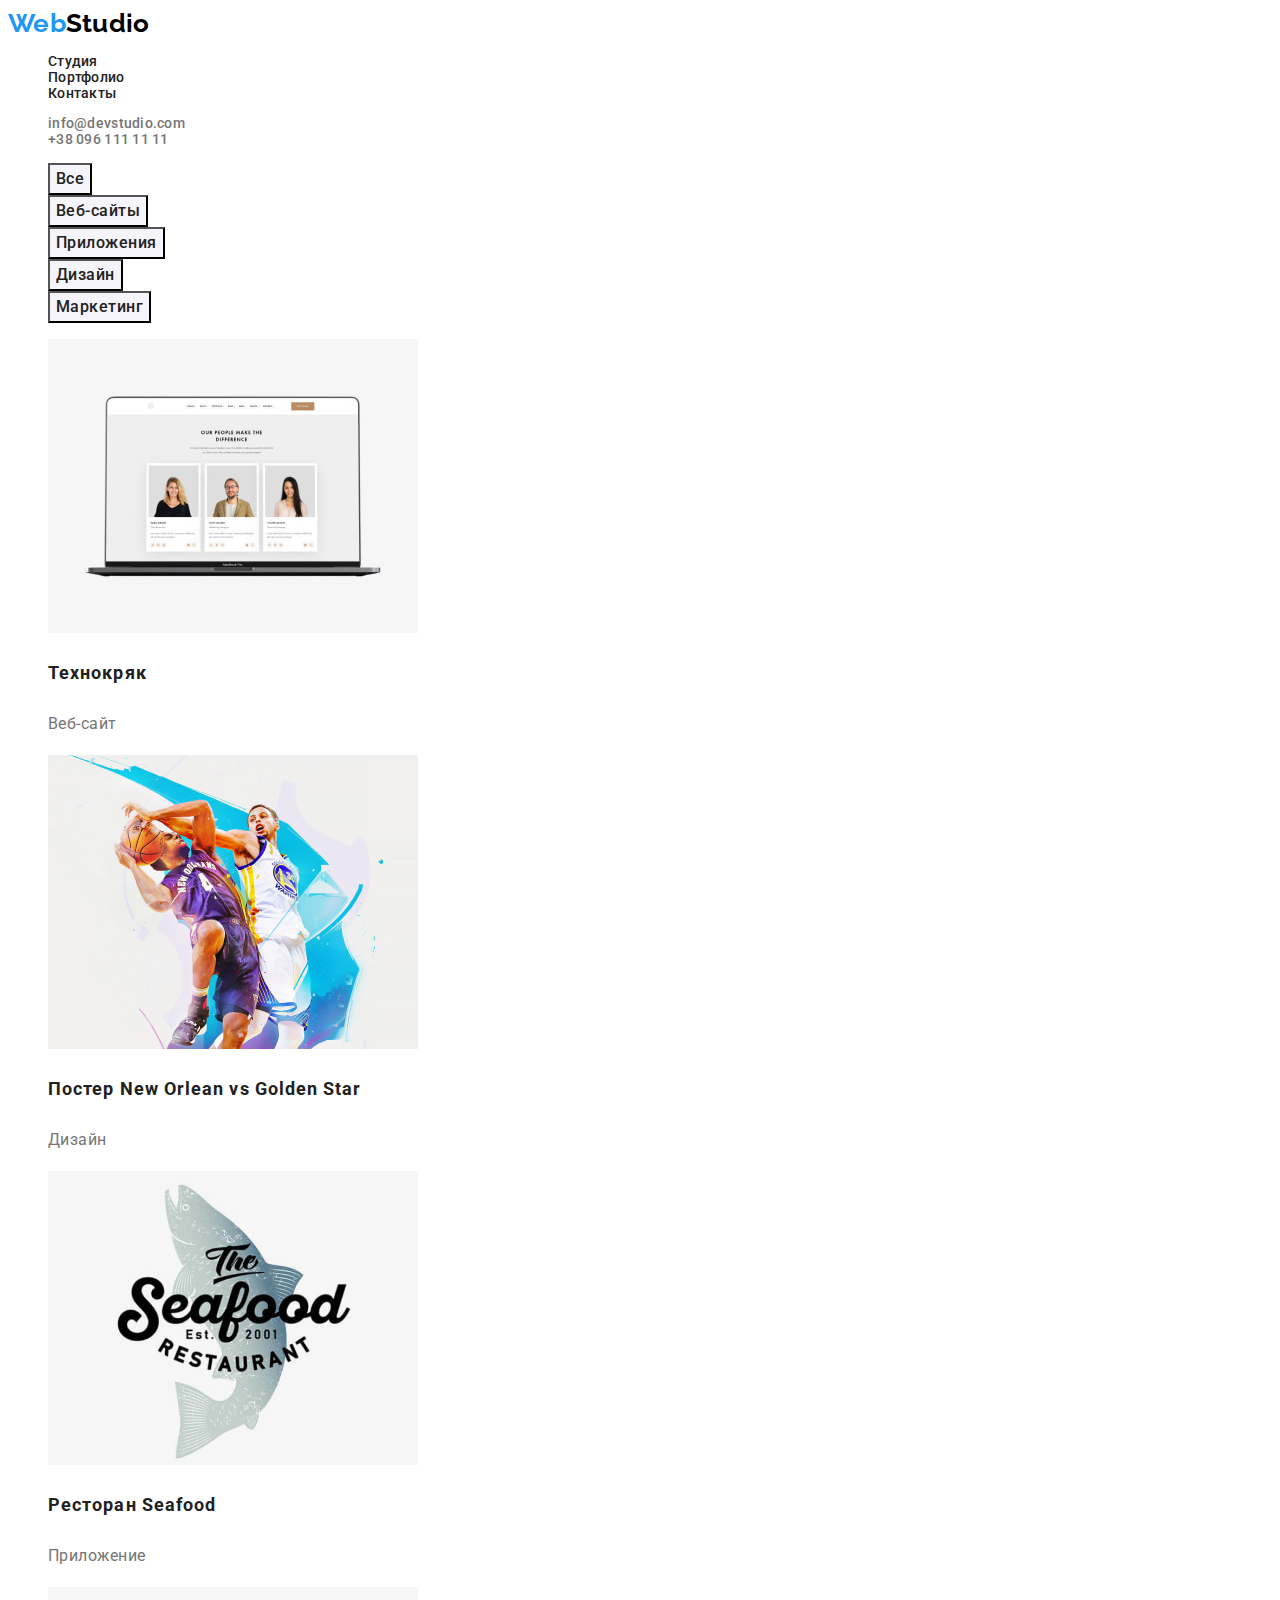
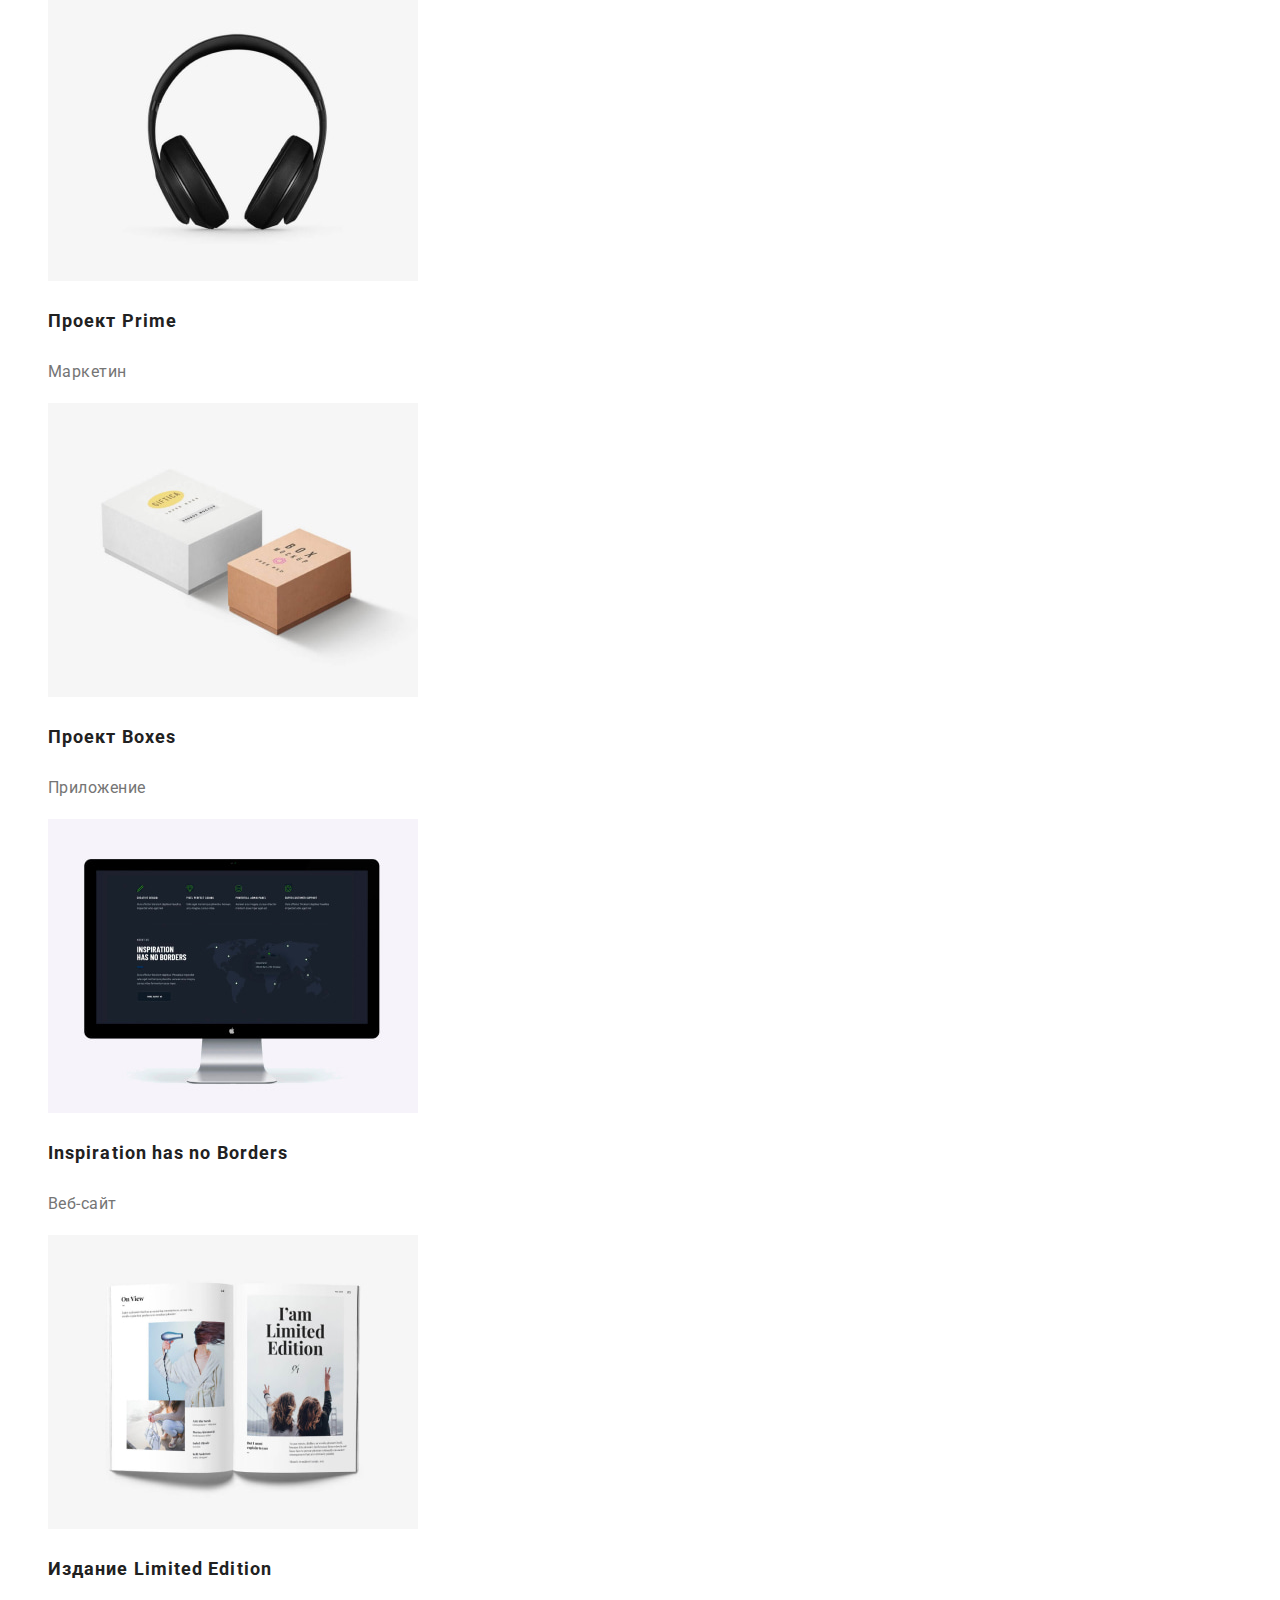
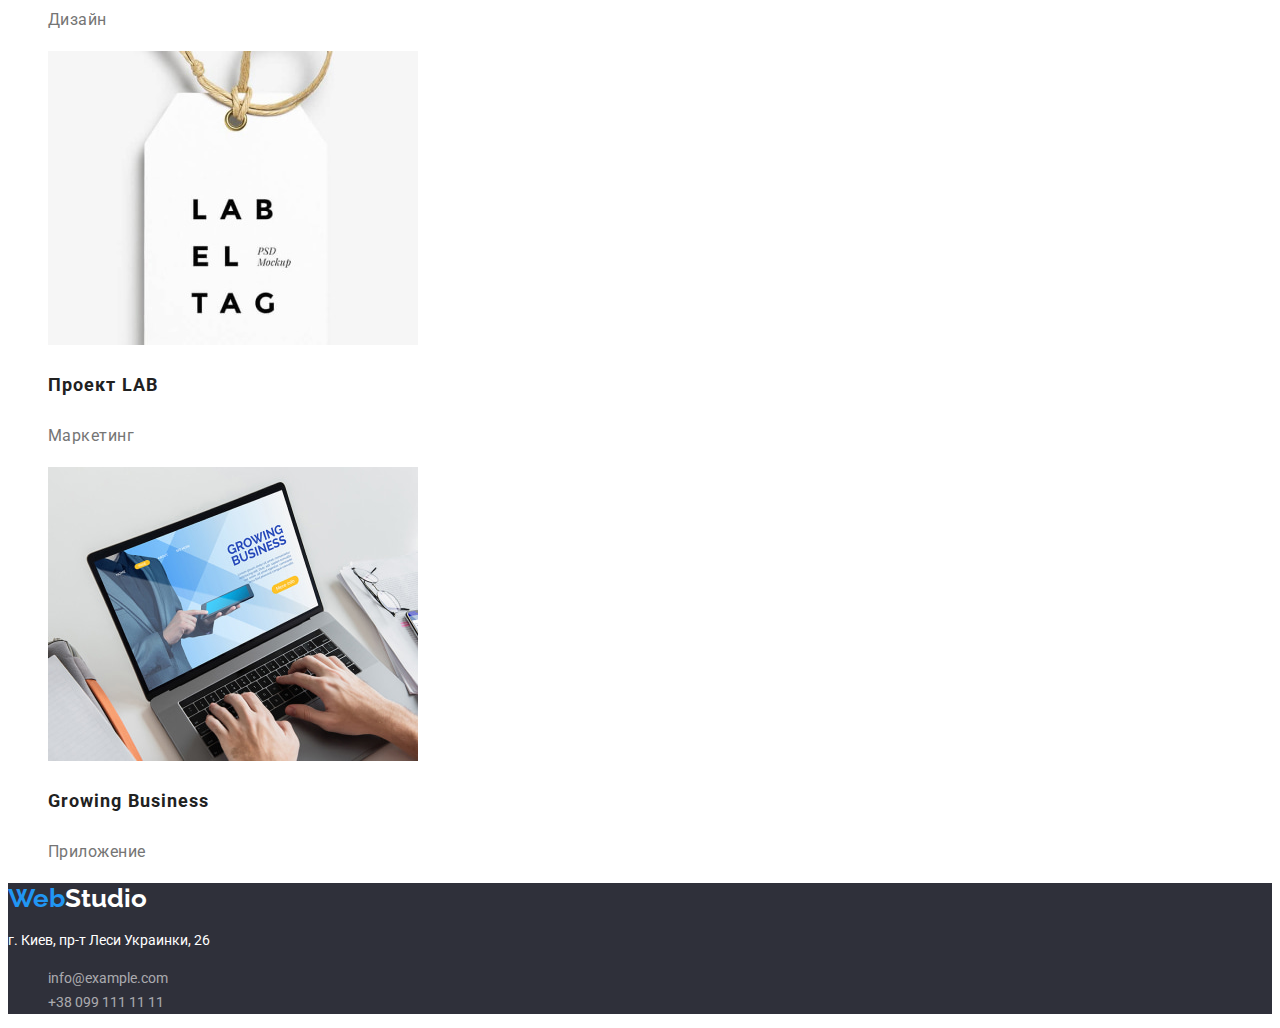
==== portfolio.html @ 79520b45 "Added failes from homework 02" ====
<!DOCTYPE html>
<html lang="ru">
  <head>
    <meta charset="UTF-8" />
    <meta http-equiv="X-UA-Compatible" content="IE=edge" />
    <meta name="viewport" content="width=device-width, initial-scale=1.0" />
    <link rel="preconnect" href="https://fonts.googleapis.com" />
    <link rel="preconnect" href="https://fonts.gstatic.com" crossorigin />
    <link
      href="https://fonts.googleapis.com/css2?family=Raleway:wght@700&family=Roboto:wght@400;500;700;900&display=swap"
      rel="stylesheet"
    />
    <link rel="stylesheet" href="./css/styles.css" />
    <title>Портфолио</title>
  </head>
  <body>
    <!--Шапка сайта-->
    <header class="head-site">
      <!--Блок навигации по страницам-->
      <nav>
        <!-- Логотип -->
        <a href="./index.html" lang="en" class="logo">
          <span class="logo-web">Web</span><span class="logo-studio">Studio</span>
        </a>
        <!-- Навигация по сайту -->
        <ul class="nav-list">
          <li>
            <a href="./studio.html" class="nav-link">Студия</a>
          </li>
          <li>
            <a href="./portfolio.html" class="nav-link active-link">Портфолио</a>
          </li>
          <li>
            <a href="" class="nav-link">Контакты</a>
          </li>
        </ul>
      </nav>
      <!-- Каналы связи со студией -->
      <ul>
        <li>
          <a href="mailto:info@devstudio.com" class="comm-link">info@devstudio.com</a>
        </li>
        <li>
          <a href="tel:+380961111111" class="comm-link">+38 096 111 11 11</a>
        </li>
      </ul>
    </header>

    <!-- Основной контент страницы -->
    <main>
      <h1 class="visually-hidden">Портфолио Веб-Студии</h1>
      <!-- Наши услуги -->
      <section class="service">
        <h2 class="visually-hidden">Список наших услуг</h2>
        <ul>
          <li>
            <button type="button" class="service-button button">Все</button>
          </li>
          <li>
            <button type="button" class="service-button button">Веб-сайты</button>
          </li>
          <li>
            <button type="button" class="service-button button">Приложения</button>
          </li>
          <li>
            <button type="button" class="service-button button">Дизайн</button>
          </li>
          <li>
            <button type="button" class="service-button button">Маркетинг</button>
          </li>
        </ul>
      </section>

      <!-- Наши проекты -->
      <section class="ourprj">
        <h2 class="visually-hidden">Наши проекты</h2>
        <ul>
          <li class="ourpjc-list">
            <img
              src="./images/portfolio/portfolio-1.jpg"
              alt="Ноутбук с отображённым сайтом"
              width="370"
              heigth="294"
            />
            <h3 class="ourprj-title">Технокряк</h3>
            <p class="ourprj-text">Веб-сайт</p>
          </li>
          <li class="ourpjc-list">
            <img
              src="./images/portfolio/portfolio-2.jpg"
              alt="Постер с игроками в баскетбол"
              width="370"
              heigth="294"
            />
            <h3 class="ourprj-title">Постер New Orlean vs Golden Star</h3>
            <p class="ourprj-text">Дизайн</p>
          </li>
          <li class="ourpjc-list">
            <img
              src="./images/portfolio/portfolio-3.jpg"
              alt="Логотип ресторана морской еды"
              width="370"
              heigth="294"
            />
            <h3 class="ourprj-title">Ресторан Seafood</h3>
            <p class="ourprj-text">Приложение</p>
          </li>
          <li class="ourpjc-list">
            <img src="./images/portfolio/portfolio-4.jpg" alt="Наушники" width="370" heigth="294" />
            <h3 class="ourprj-title">Проект Prime</h3>
            <p class="ourprj-text">Маркетин</p>
          </li>
          <li class="ourpjc-list">
            <img
              src="./images/portfolio/portfolio-5.jpg"
              alt="Коробки разных видов"
              width="370"
              heigth="294"
            />
            <h3 class="ourprj-title">Проект Boxes</h3>
            <p class="ourprj-text">Приложение</p>
          </li>
          <li class="ourpjc-list">
            <img
              src="./images/portfolio/portfolio-6.jpg"
              alt="Сайт проекта Вдохновение не имеет границ"
              width="370"
              heigth="294"
            />
            <h3 class="ourprj-title">Inspiration has no Borders</h3>
            <p class="ourprj-text">Веб-сайт</p>
          </li>
          <li class="ourpjc-list">
            <img
              src="./images/portfolio/portfolio-7.jpg"
              alt="Книга с названием Ограниченое издание"
              width="370"
              heigth="294"
            />
            <h3 class="ourprj-title">Издание Limited Edition</h3>
            <p class="ourprj-text">Дизайн</p>
          </li>
          <li class="ourpjc-list">
            <img src="./images/portfolio/portfolio-8.jpg" alt="Бирка с названием проекта ЛАБ" />
            <h3 class="ourprj-title" width="370" heigth="294">Проект LAB</h3>
            <p class="ourprj-text">Маркетинг</p>
          </li>
          <li class="ourpjc-list">
            <img
              src="./images/portfolio/portfolio-9.jpg"
              alt="Человек работает за ноутбуком в приложении"
              width="370"
              heigth="294"
            />
            <h3 class="ourprj-title">Growing Business</h3>
            <p class="ourprj-text">Приложение</p>
          </li>
        </ul>
      </section>
    </main>

    <!--Footer-->
    <footer class="footer">
      <a href="./index.html" lang="en" class="logo">
        <span class="logo-web">Web</span><span class="footer-logo-studio">Studio</span>
      </a>

      <address class="address">
        <p>г. Киев, пр-т Леси Украинки, 26</p>
        <ul>
          <li>
            <a href="mailto:info@example.com" class="footer-comm"> info@example.com </a>
          </li>
          <li>
            <a href="tel:+380991111111" class="footer-comm"> +38 099 111 11 11 </a>
          </li>
        </ul>
      </address>
    </footer>
  </body>
</html>
---- css/styles.css ----
/* font-family: 'Raleway', sans-serif;
     */

:root {
  --logo-text-font: 'Raleway';
  --nohover-navlink-color: #212121;
  --hover-cont-link: #2196f3;
  --primary-text-color: #757575;
  --communication-color: rgba(255, 255, 255, 0.6);
  --button-text-color: #ffffff;
  --title-text-color: #212121;
  --primary-font: 'Roboto', sans-serif;
  --accent-color: ;
}

body {
  background-color: #ffffff;
  font-family: var(--primary-font);
  color: var(--primary-text-color);
}
a {
  text-decoration: none;
}
li {
  list-style: none;
}

/* Общие стили */
.title-seclion {
  font-weight: bold;
  font-size: 36px;
  line-height: 42px;
  text-align: center;
  letter-spacing: 0.03em;
}
.button {
  font-family: inherit;
  cursor: pointer;
}
/* Cкрытый заголовко h2 */
.visually-hidden {
  position: absolute;
  width: 1px;
  height: 1px;
  margin: -1px;
  border: 0;
  padding: 0;

  white-space: nowrap;
  clip-path: inset(100%);
  clip: rect(0 0 0 0);
  overflow: hidden;
}
/* Подсвечивание текущей страницы */
.active-link:visited {
  color: var(--hover-cont-link);
}

/* Стили шапки */
.head-site {
  font-weight: 500;
  font-size: 14px;
  line-height: 16px;
  letter-spacing: 0.02em;
}
/* Логотип */
.logo {
  font-family: var(--logo-text-font);
  font-weight: bold;
  font-size: 26px;
  line-height: 31px;
}
.logo-web {
  color: #2196f3;
}
.logo-studio {
  color: #000000;
}
.footer-logo-studio {
  color: #ffffff;
}
/* Навигация */
.nav-list {
}
.nav-link {
  font-weight: 500;
  font-size: 14px;
  line-height: 16px;
  letter-spacing: 0.02em;
  color: var(--nohover-navlink-color);
}
.nav-link:hover,
.nav-link:focus {
  color: #2196f3;
}
/* Каналы связи со студией */
.comm-link {
  color: var(--primary-text-color);
}
.comm-link:hover,
.comm-link:focus {
  color: var(--hover-cont-link);
}

/* Основной контент страницы */
/* Секция hero с заказом услуг */
.hero {
  background-color: #2f303a;
}
.hero-title {
  text-transform: uppercase;
  font-weight: 900;
  font-size: 44px;
  line-height: 60px;
  color: #ffffff;
}
.primary-button {
  background-color: #2196f3;
  font-weight: bold;
  font-size: 16px;
  line-height: 30px;
  color: var(--button-text-color);
}
/* Секция Наши преимущества */
/* Основная часть секции Наши преимущества*/
.about-title {
  font-weight: bold;
  font-size: 14px;
  line-height: 16px;
  letter-spacing: 0.03em;
  text-transform: uppercase;
  color: var(--title-text-color);
}
.about-text {
  font-size: 14px;
  line-height: 24px;
}
/* Секция Чем Мы занимаемся */
.whatwedo-titel {
  color: var(--title-text-color);
}
/* Секция Наша команда */
.ourteam-titel {
  color: var(--title-text-color);
}
.ourteam-name {
  font-weight: 500;
  font-size: 16px;
  line-height: 19px;
  text-align: center;
  letter-spacing: 0.03em;
  color: var(--title-text-color);
}
.outrteam-prof {
  font-size: 16px;
  line-height: 19px;
  text-align: center;
  letter-spacing: 0.03em;
}

/* Footer */
.footer {
  background-color: #2f303a;
}
.address {
  font-style: normal;
  font-size: 14px;
  line-height: 24px;
  color: #ffffff;
}
.footer-comm {
  color: var(--communication-color);
}
.footer-comm:hover,
.footer-comm:focus {
  color: var(--hover-cont-link);
}

/* ПОРТФОЛИО */
/* Основной контент страници */
/* Навигация по проектам */
.service-button {
  font-weight: 500;
  font-size: 16px;
  line-height: 26px;
  text-align: center;
  letter-spacing: 0.03em;
  color: var(--title-text-color);
  background-color: #f5f4fa;
}
.service-button:hover,
.service-button:focus {
  color: var(--button-text-color);
  background-color: #2196f3;
}
/* Секция Наши проекты */
.ourprj-title {
  font-weight: bold;
  font-size: 18px;
  line-height: 36px;
  letter-spacing: 0.06em;
  color: var(--title-text-color);
}
.ourprj-text {
  font-size: 16px;
  line-height: 30px;
  letter-spacing: 0.03em;
}
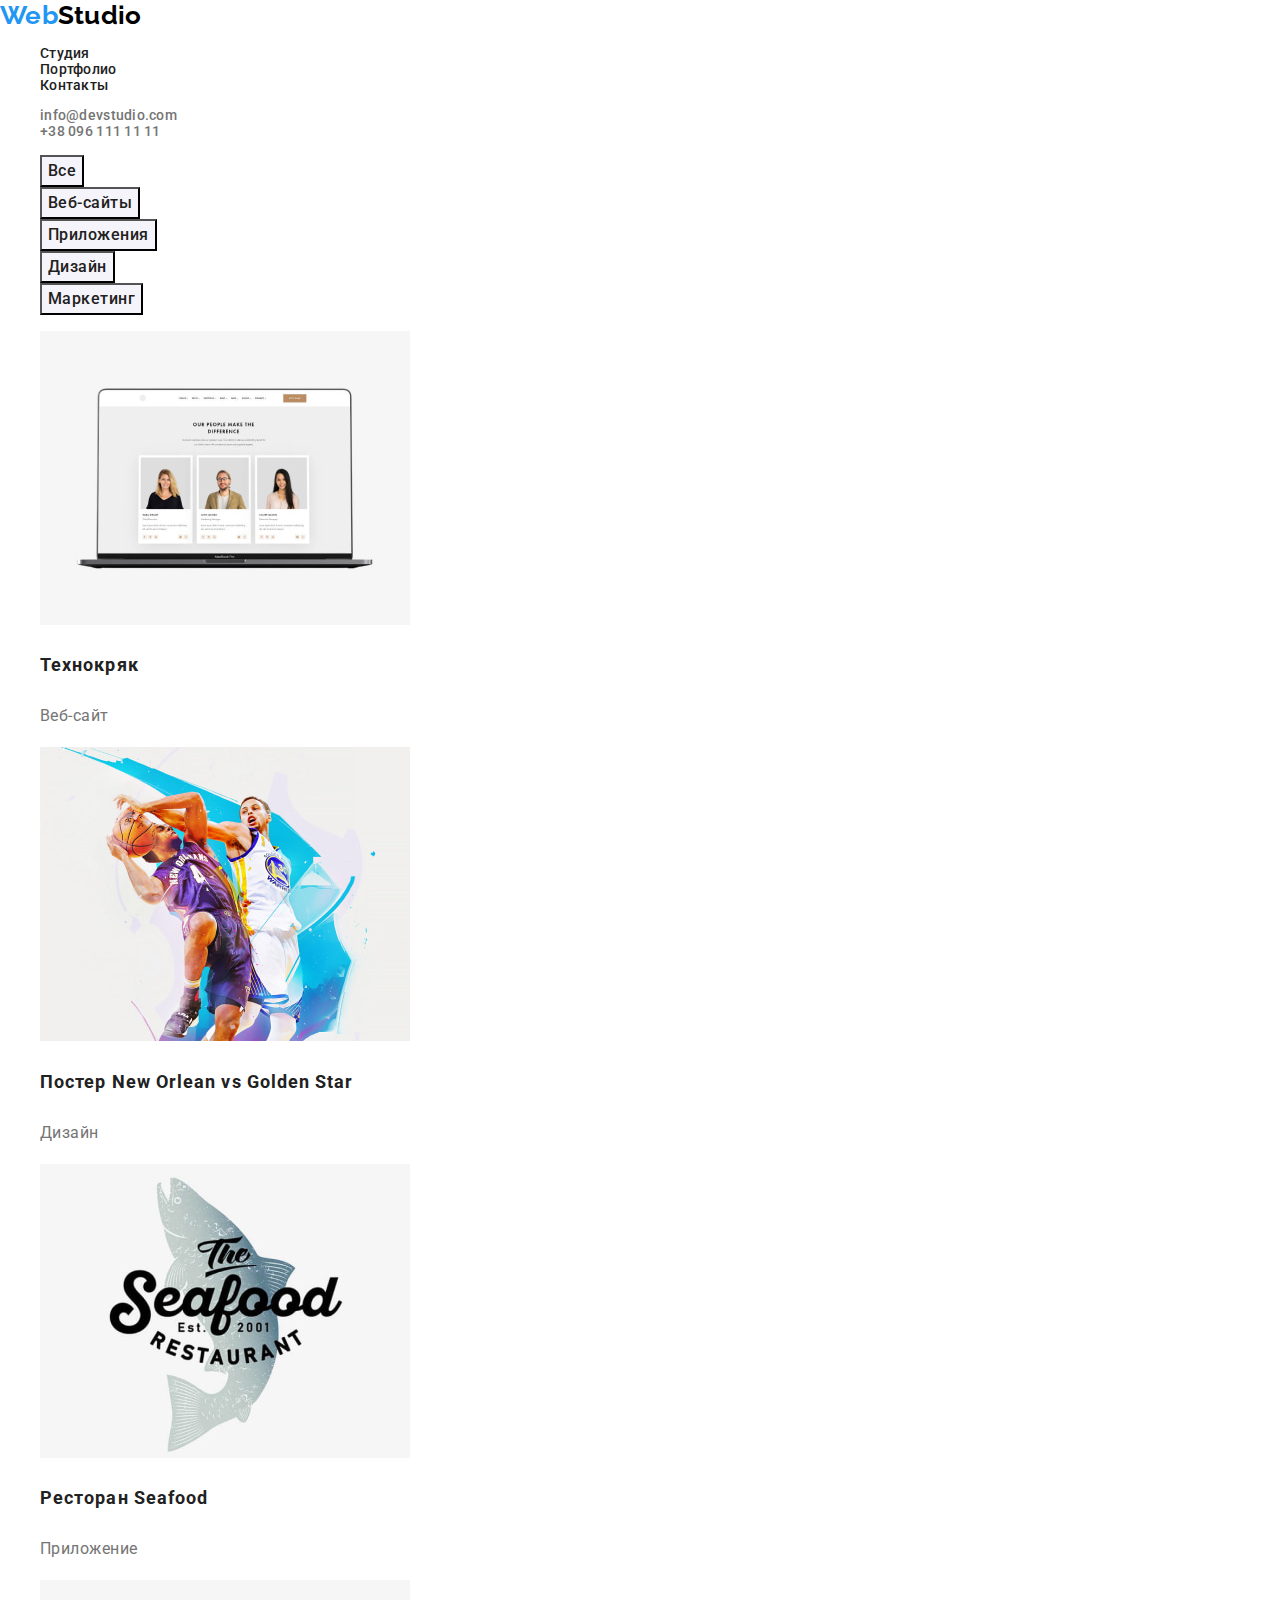
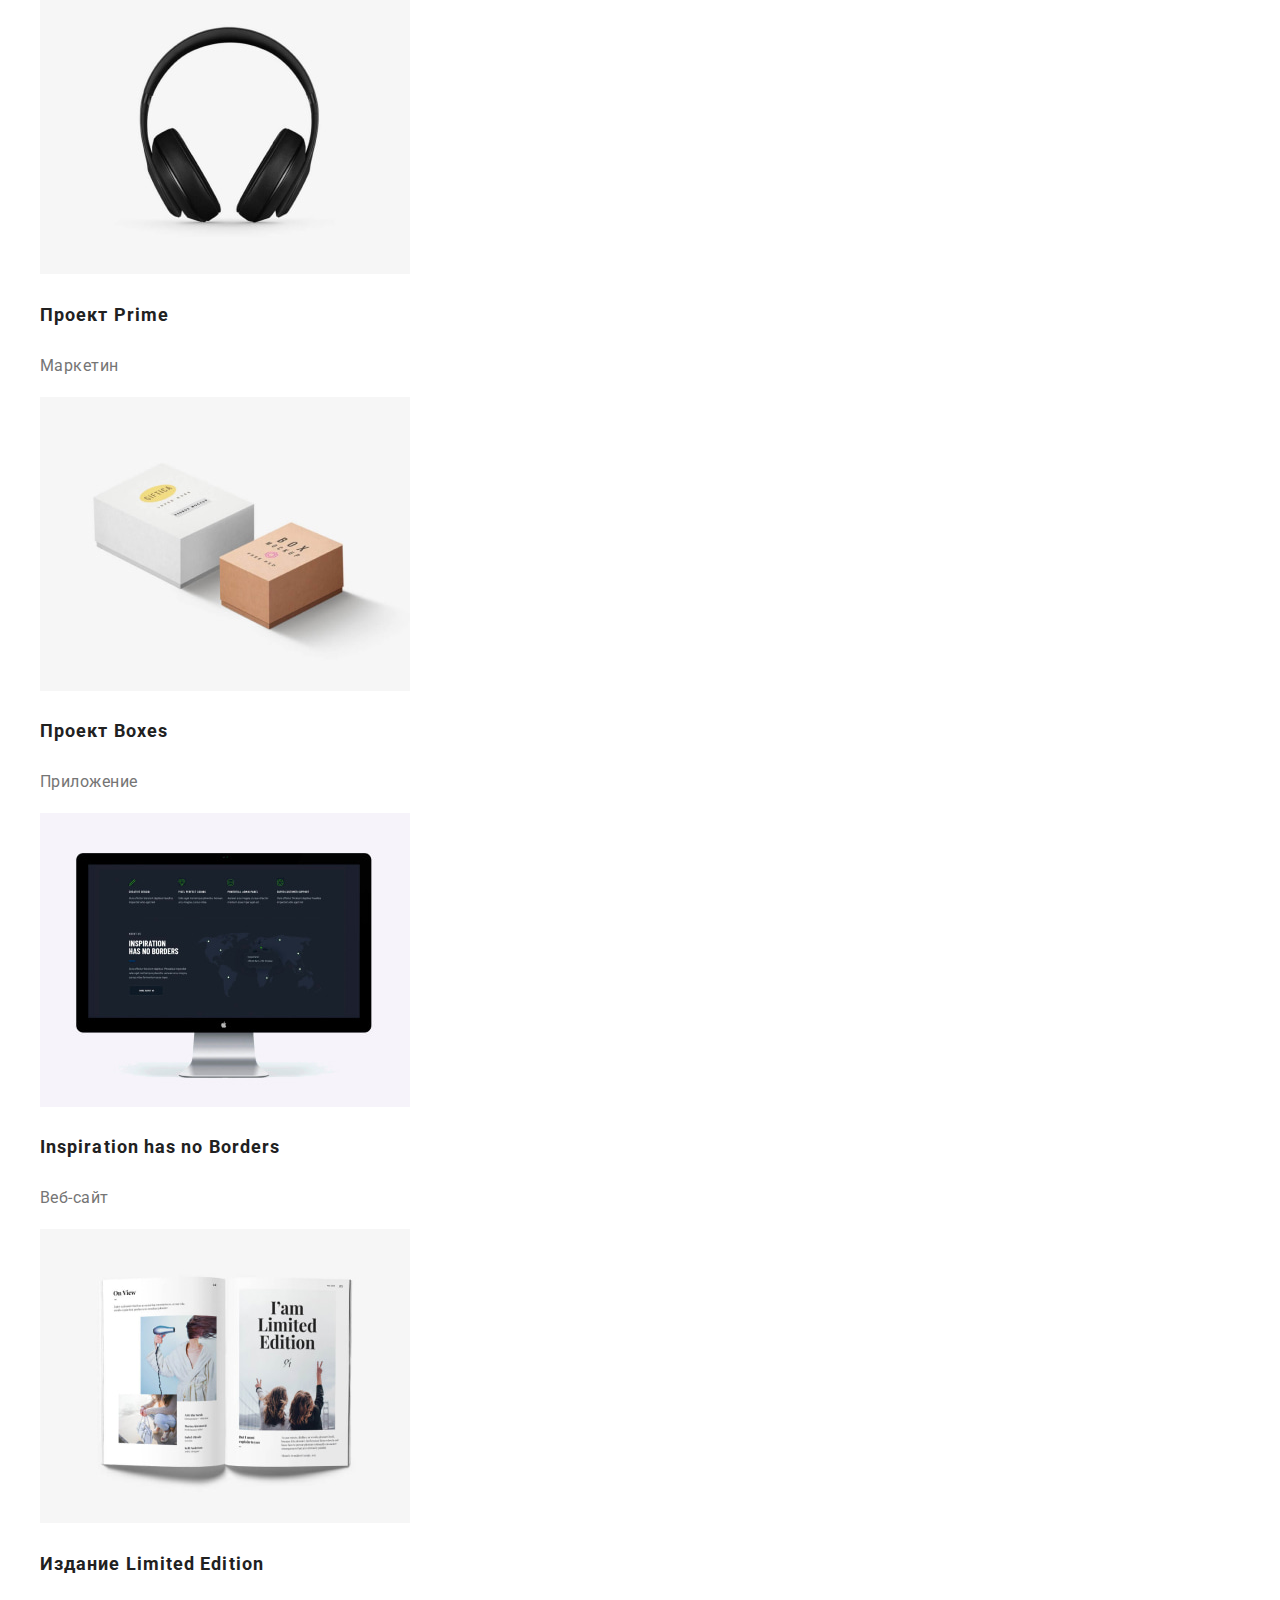
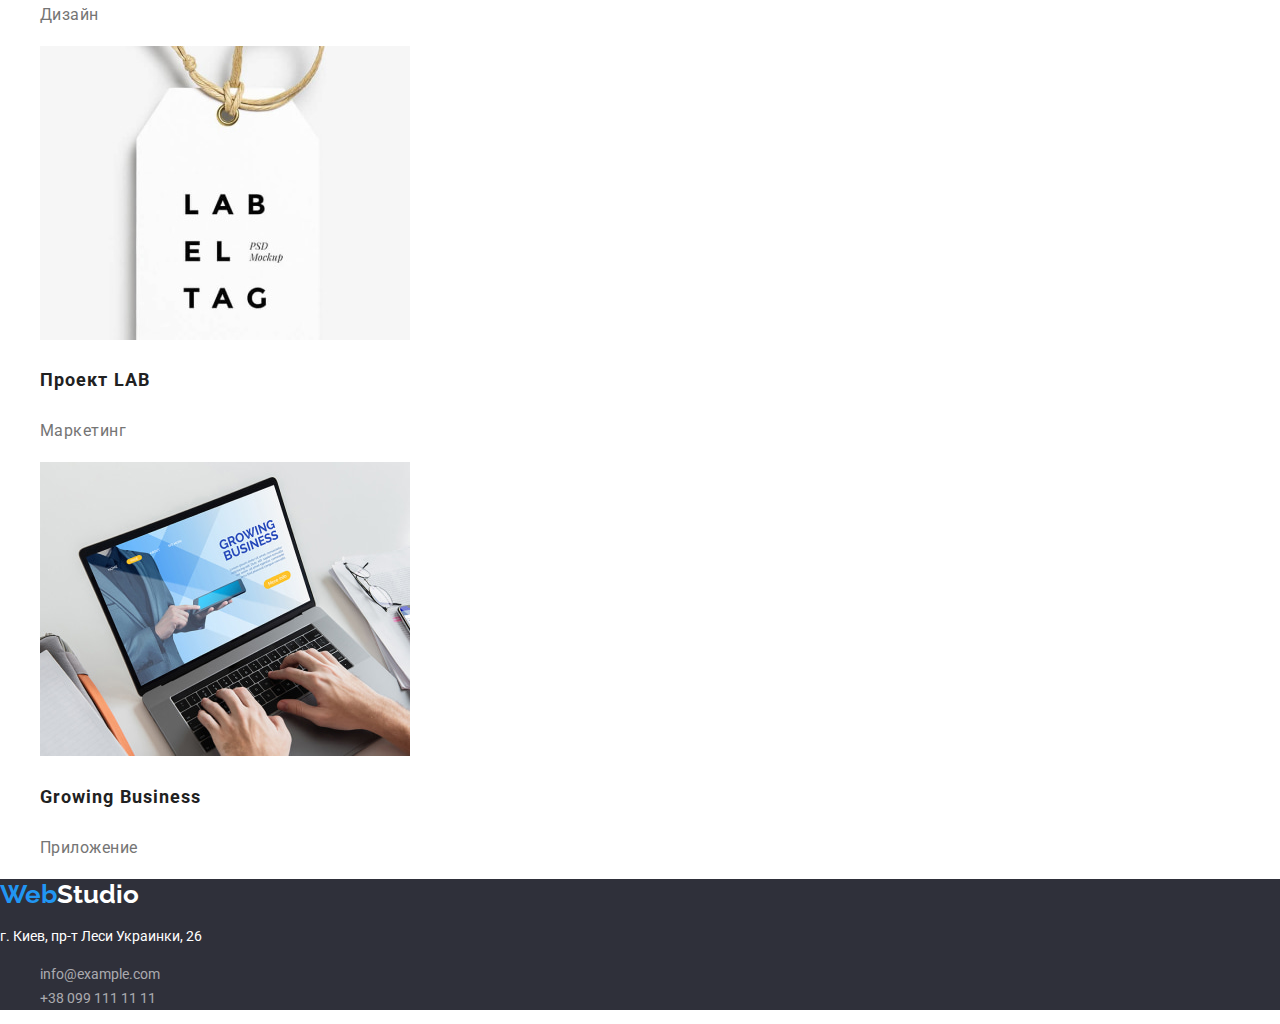
==== commit 0a3270fc: "Added modern-normalize" ====
--- a/portfolio.html
+++ b/portfolio.html
@@ -9,6 +9,10 @@
     <link
       href="https://fonts.googleapis.com/css2?family=Raleway:wght@700&family=Roboto:wght@400;500;700;900&display=swap"
       rel="stylesheet"
+    />
+    <link
+      rel="stylesheet"
+      href="https://cdn.jsdelivr.net/npm/modern-normalize@1/modern-normalize.min.css"
     />
     <link rel="stylesheet" href="./css/styles.css" />
     <title>Портфолио</title>
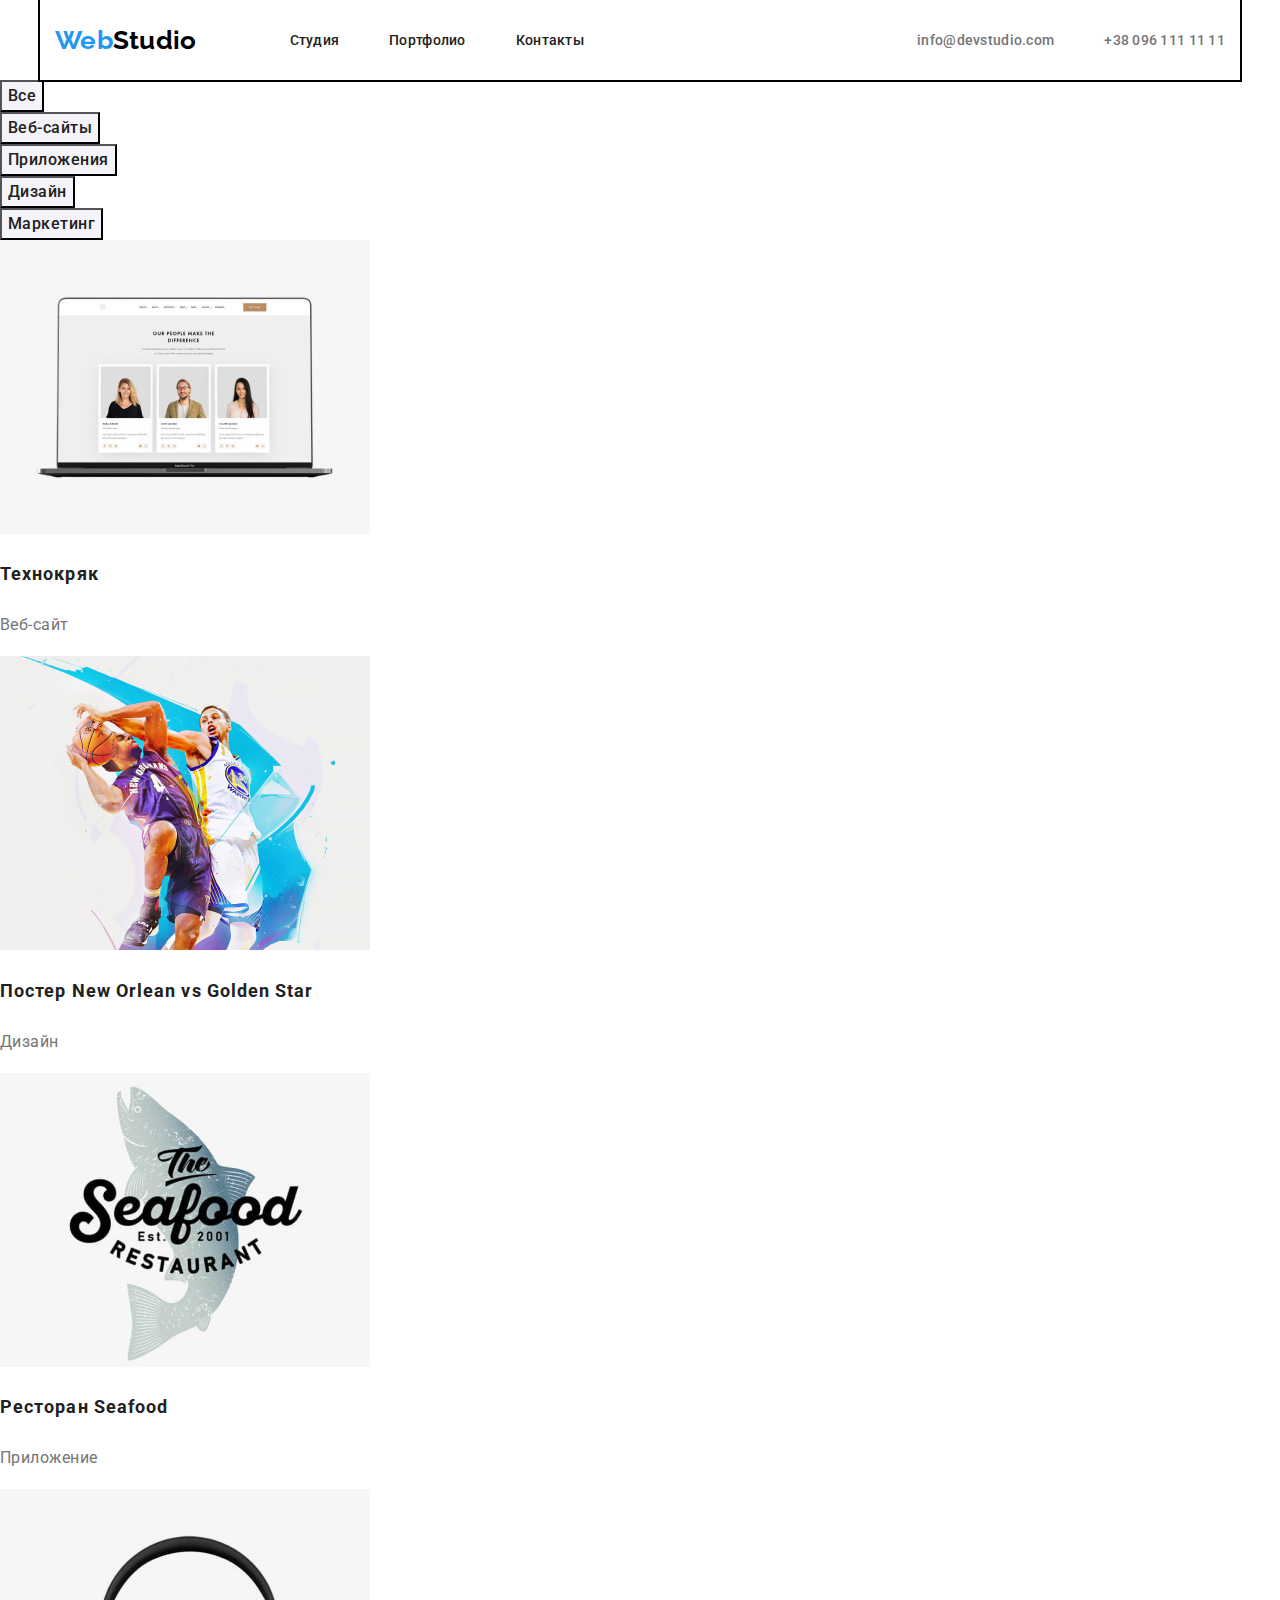
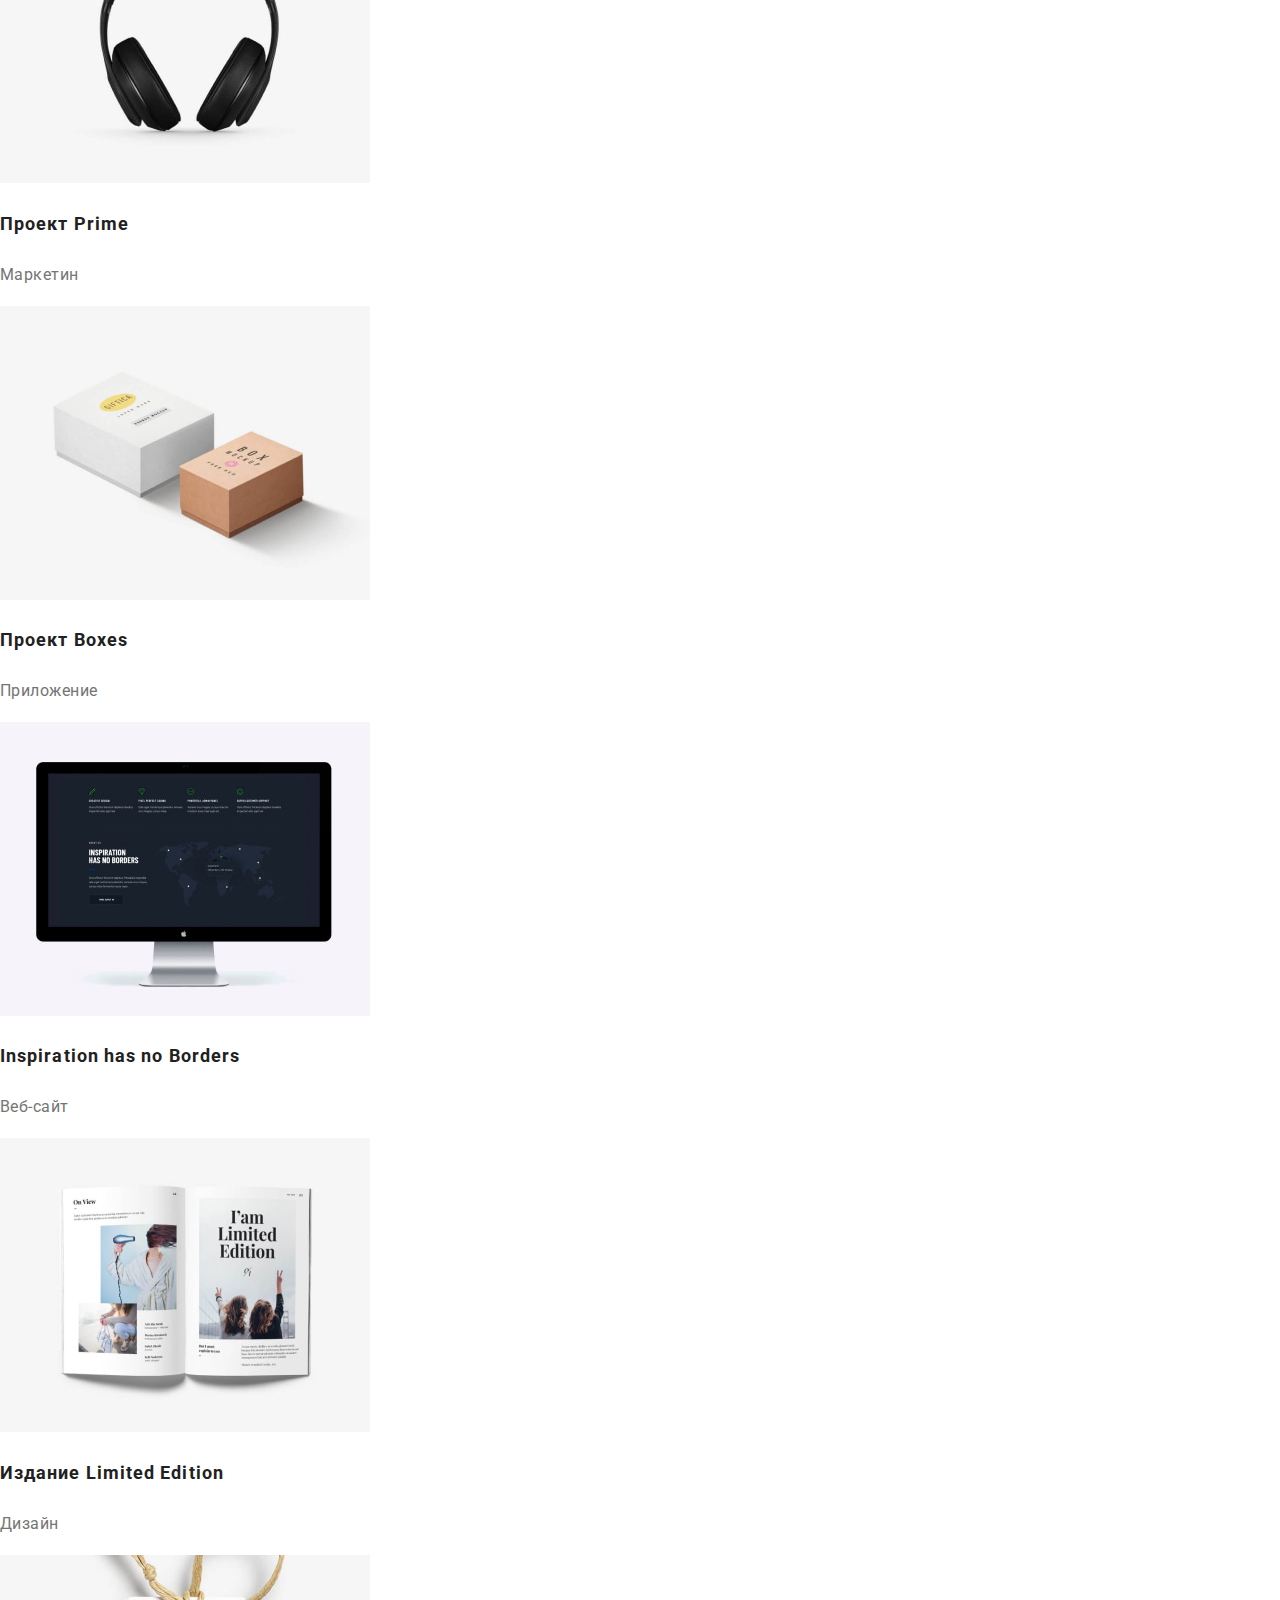
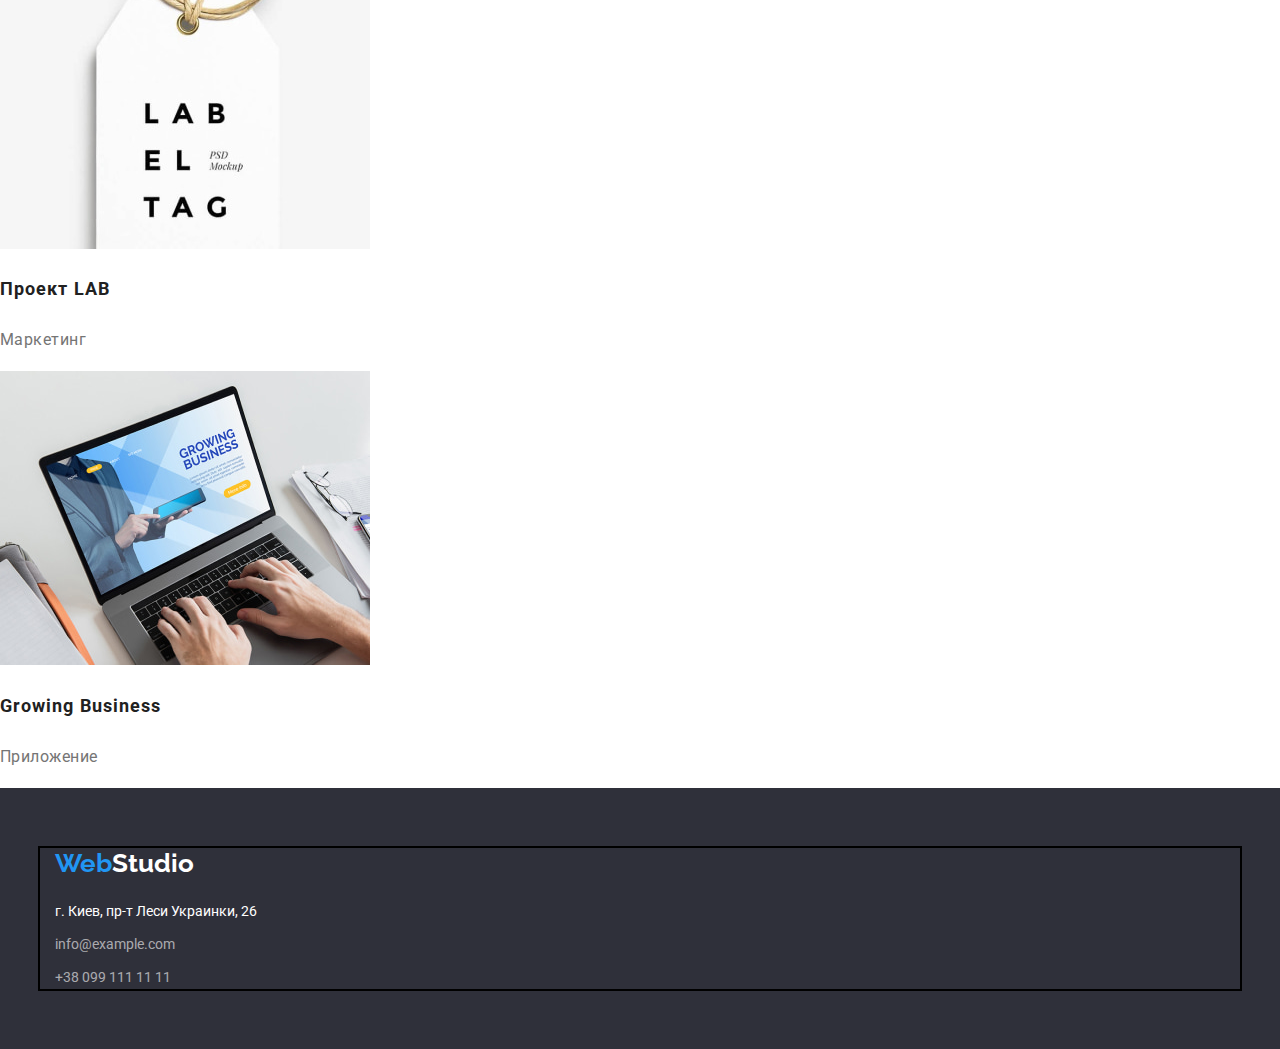
==== commit f5aeb462: "Positioning contaners and stylization header and footer" ====
--- a/portfolio.html
+++ b/portfolio.html
@@ -17,37 +17,40 @@
     <link rel="stylesheet" href="./css/styles.css" />
     <title>Портфолио</title>
   </head>
+
   <body>
     <!--Шапка сайта-->
     <header class="head-site">
-      <!--Блок навигации по страницам-->
-      <nav>
-        <!-- Логотип -->
-        <a href="./index.html" lang="en" class="logo">
-          <span class="logo-web">Web</span><span class="logo-studio">Studio</span>
-        </a>
-        <!-- Навигация по сайту -->
-        <ul class="nav-list">
-          <li>
-            <a href="./studio.html" class="nav-link">Студия</a>
+      <div class="head-container container">
+        <!--Блок навигации по страницам-->
+        <nav class="nav">
+          <!-- Логотип -->
+          <a href="./index.html" lang="en" class="logo">
+            <span class="logo-web">Web</span><span class="logo-studio">Studio</span>
+          </a>
+          <!-- Навигация по сайту -->
+          <ul class="nav-list">
+            <li class="nav-item">
+              <a href="./studio.html" class="nav-link">Студия</a>
+            </li>
+            <li class="nav-item">
+              <a href="./portfolio.html" class="nav-link active-link">Портфолио</a>
+            </li>
+            <li class="nav-item">
+              <a href="" class="nav-link">Контакты</a>
+            </li>
+          </ul>
+        </nav>
+        <!-- Каналы связи со студией -->
+        <ul class="comm-list">
+          <li class="comm-item">
+            <a href="mailto:info@devstudio.com" class="comm-link">info@devstudio.com</a>
           </li>
-          <li>
-            <a href="./portfolio.html" class="nav-link active-link">Портфолио</a>
-          </li>
-          <li>
-            <a href="" class="nav-link">Контакты</a>
+          <li class="comm-item">
+            <a href="tel:+380961111111" class="comm-link">+38 096 111 11 11</a>
           </li>
         </ul>
-      </nav>
-      <!-- Каналы связи со студией -->
-      <ul>
-        <li>
-          <a href="mailto:info@devstudio.com" class="comm-link">info@devstudio.com</a>
-        </li>
-        <li>
-          <a href="tel:+380961111111" class="comm-link">+38 096 111 11 11</a>
-        </li>
-      </ul>
+      </div>
     </header>
 
     <!-- Основной контент страницы -->
@@ -165,21 +168,23 @@
 
     <!--Footer-->
     <footer class="footer">
-      <a href="./index.html" lang="en" class="logo">
-        <span class="logo-web">Web</span><span class="footer-logo-studio">Studio</span>
-      </a>
+      <div class="container">
+        <a href="./index.html" lang="en" class="logo footer-logo">
+          <span class="logo-web">Web</span><span class="footer-logo-studio">Studio</span>
+        </a>
 
-      <address class="address">
-        <p>г. Киев, пр-т Леси Украинки, 26</p>
-        <ul>
-          <li>
-            <a href="mailto:info@example.com" class="footer-comm"> info@example.com </a>
-          </li>
-          <li>
-            <a href="tel:+380991111111" class="footer-comm"> +38 099 111 11 11 </a>
-          </li>
-        </ul>
-      </address>
+        <address class="address">
+          <p class="address-text">г. Киев, пр-т Леси Украинки, 26</p>
+          <ul>
+            <li class="address-item">
+              <a href="mailto:info@example.com" class="footer-comm"> info@example.com </a>
+            </li>
+            <li class="address-item">
+              <a href="tel:+380991111111" class="footer-comm"> +38 099 111 11 11 </a>
+            </li>
+          </ul>
+        </address>
+      </div>
     </footer>
   </body>
 </html>
--- a/css/styles.css
+++ b/css/styles.css
@@ -1,8 +1,5 @@
-/* font-family: 'Raleway', sans-serif;
-     */
-
 :root {
-  --logo-text-font: 'Raleway';
+  --logo-text-font: 'Raleway', sans-serif;
   --nohover-navlink-color: #212121;
   --hover-cont-link: #2196f3;
   --primary-text-color: #757575;
@@ -24,6 +21,10 @@
 li {
   list-style: none;
 }
+ul {
+  margin: 0;
+  padding: 0;
+}
 
 /* Общие стили */
 .title-seclion {
@@ -36,6 +37,15 @@
 .button {
   font-family: inherit;
   cursor: pointer;
+}
+.container {
+  margin-left: auto;
+  margin-right: auto;
+  width: 1200px;
+  padding-left: 15px;
+  padding-right: 15px;
+
+  outline: 2px solid #000000;
 }
 /* Cкрытый заголовко h2 */
 .visually-hidden {
@@ -63,8 +73,18 @@
   line-height: 16px;
   letter-spacing: 0.02em;
 }
+
+/* Контейнер для стилизации */
+.head-container {
+  display: flex;
+  align-items: center;
+  justify-content: space-between;
+}
+
 /* Логотип */
 .logo {
+  margin-right: 93px;
+
   font-family: var(--logo-text-font);
   font-weight: bold;
   font-size: 26px;
@@ -79,10 +99,20 @@
 .footer-logo-studio {
   color: #ffffff;
 }
+
 /* Навигация */
+.nav {
+  display: flex;
+  align-items: center;
+}
 .nav-list {
+  display: flex;
 }
 .nav-link {
+  display: block;
+  padding-top: 32px;
+  padding-bottom: 32px;
+
   font-weight: 500;
   font-size: 14px;
   line-height: 16px;
@@ -93,13 +123,24 @@
 .nav-link:focus {
   color: #2196f3;
 }
+.nav-item + .nav-item {
+  margin-left: 50px;
+}
+
 /* Каналы связи со студией */
+.comm-list {
+  display: flex;
+}
+
 .comm-link {
   color: var(--primary-text-color);
 }
 .comm-link:hover,
 .comm-link:focus {
   color: var(--hover-cont-link);
+}
+.comm-item + .comm-item {
+  margin-left: 50px;
 }
 
 /* Основной контент страницы */
@@ -160,13 +201,26 @@
 
 /* Footer */
 .footer {
+  padding-top: 60px;
+  padding-bottom: 60px;
   background-color: #2f303a;
+}
+.footer-logo {
+  display: block;
+  margin-right: 0;
 }
 .address {
   font-style: normal;
   font-size: 14px;
   line-height: 24px;
   color: #ffffff;
+}
+.address-text {
+  margin-top: 20px;
+  margin-bottom: 0;
+}
+.address-item {
+  margin-top: 9px;
 }
 .footer-comm {
   color: var(--communication-color);
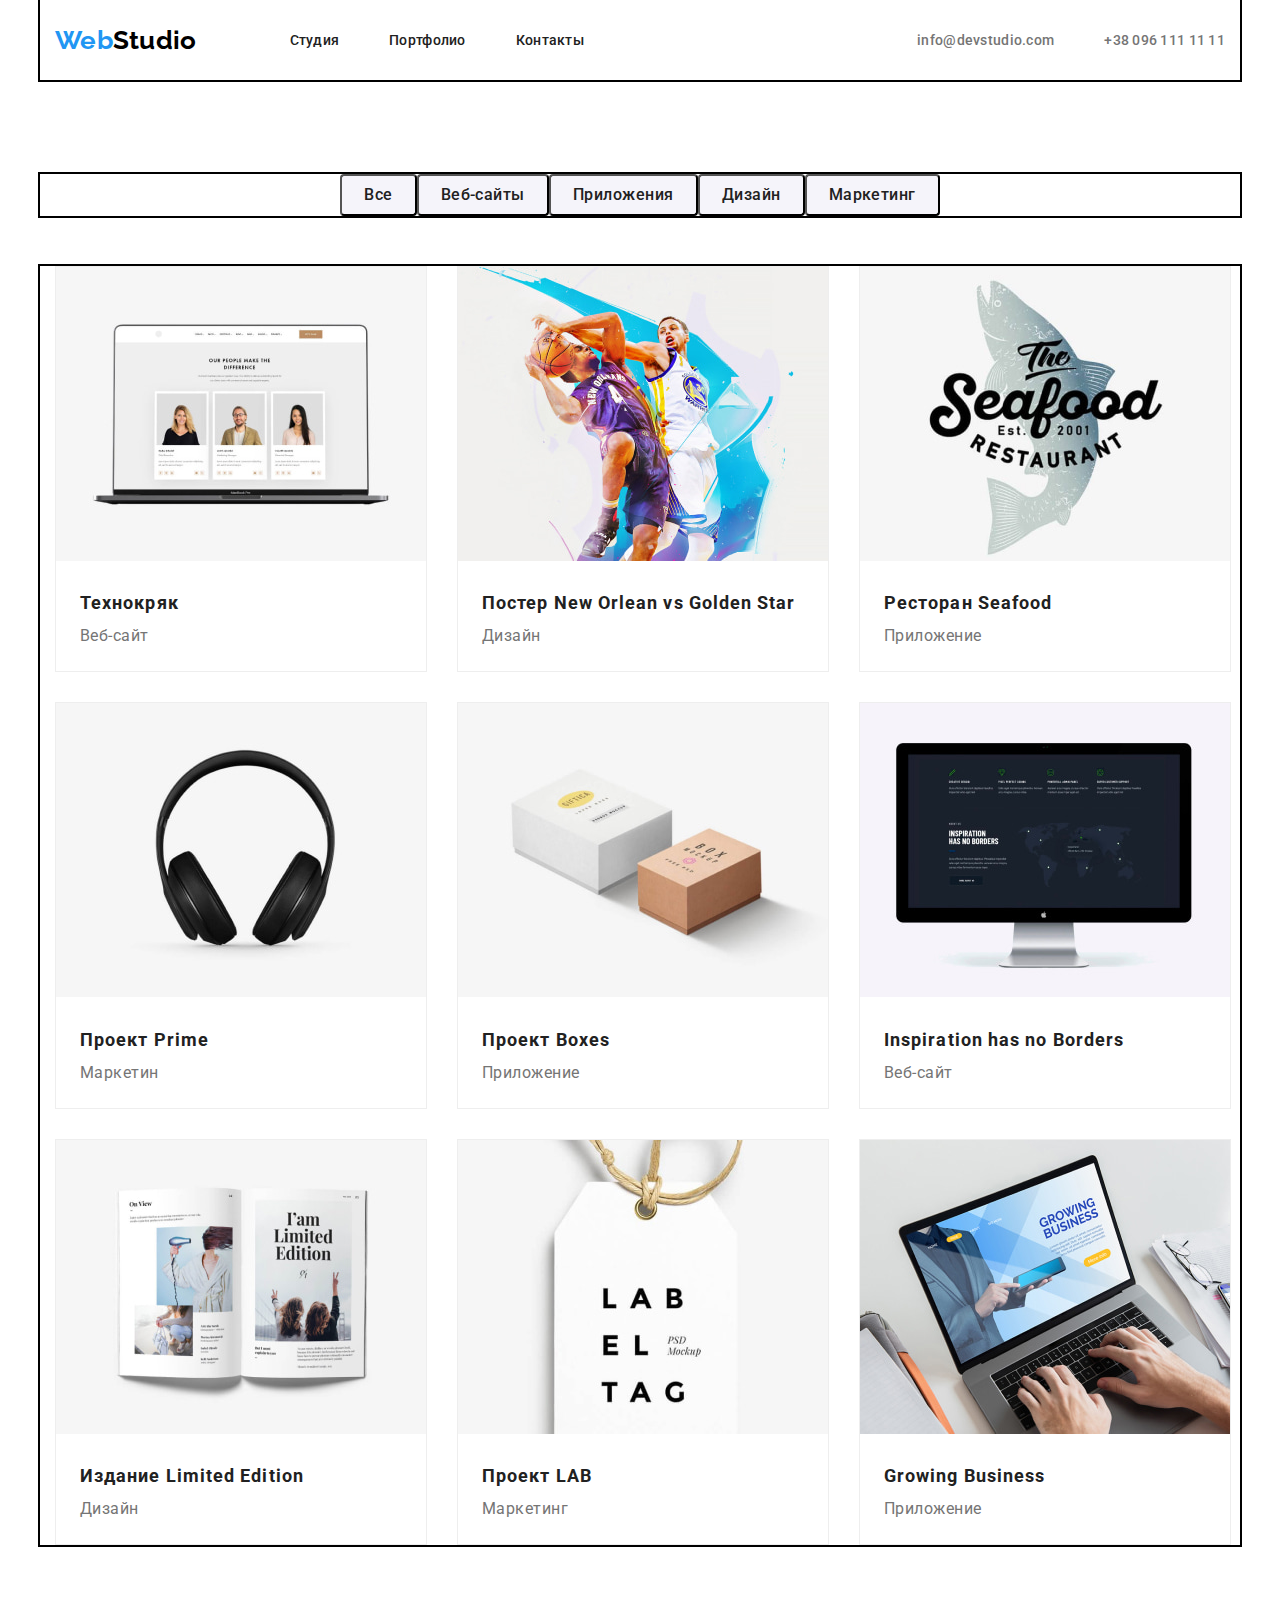
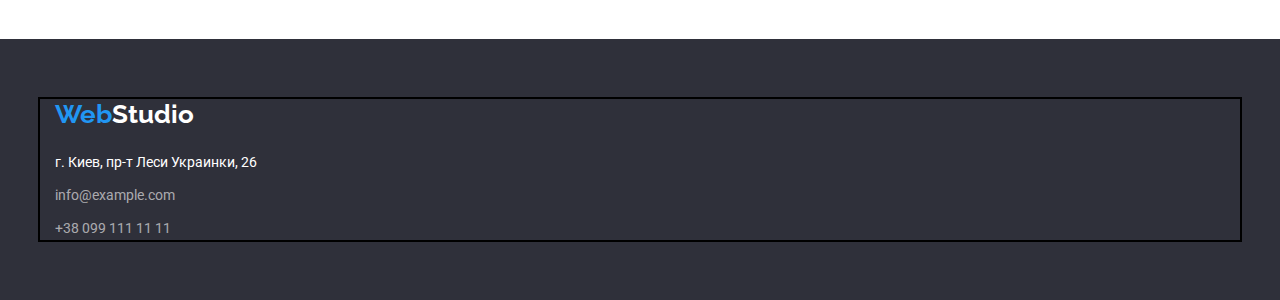
==== commit f0401312: "Positioning main content" ====
--- a/portfolio.html
+++ b/portfolio.html
@@ -31,7 +31,7 @@
           <!-- Навигация по сайту -->
           <ul class="nav-list">
             <li class="nav-item">
-              <a href="./studio.html" class="nav-link">Студия</a>
+              <a href="./index.html" class="nav-link">Студия</a>
             </li>
             <li class="nav-item">
               <a href="./portfolio.html" class="nav-link active-link">Портфолио</a>
@@ -57,9 +57,9 @@
     <main>
       <h1 class="visually-hidden">Портфолио Веб-Студии</h1>
       <!-- Наши услуги -->
-      <section class="service">
+      <section class="service container">
         <h2 class="visually-hidden">Список наших услуг</h2>
-        <ul>
+        <ul class="servece-list">
           <li>
             <button type="button" class="service-button button">Все</button>
           </li>
@@ -79,9 +79,9 @@
       </section>
 
       <!-- Наши проекты -->
-      <section class="ourprj">
+      <section class="container">
         <h2 class="visually-hidden">Наши проекты</h2>
-        <ul>
+        <ul class="ourprj">
           <li class="ourpjc-list">
             <img
               src="./images/portfolio/portfolio-1.jpg"
@@ -89,8 +89,10 @@
               width="370"
               heigth="294"
             />
-            <h3 class="ourprj-title">Технокряк</h3>
-            <p class="ourprj-text">Веб-сайт</p>
+            <div class="name-prj">
+              <h3 class="ourprj-title">Технокряк</h3>
+              <p class="ourprj-text">Веб-сайт</p>
+            </div>
           </li>
           <li class="ourpjc-list">
             <img
@@ -99,8 +101,10 @@
               width="370"
               heigth="294"
             />
-            <h3 class="ourprj-title">Постер New Orlean vs Golden Star</h3>
-            <p class="ourprj-text">Дизайн</p>
+            <div class="name-prj">
+              <h3 class="ourprj-title">Постер New Orlean vs Golden Star</h3>
+              <p class="ourprj-text">Дизайн</p>
+            </div>
           </li>
           <li class="ourpjc-list">
             <img
@@ -109,13 +113,17 @@
               width="370"
               heigth="294"
             />
-            <h3 class="ourprj-title">Ресторан Seafood</h3>
-            <p class="ourprj-text">Приложение</p>
+            <div class="name-prj">
+              <h3 class="ourprj-title">Ресторан Seafood</h3>
+              <p class="ourprj-text">Приложение</p>
+            </div>
           </li>
           <li class="ourpjc-list">
             <img src="./images/portfolio/portfolio-4.jpg" alt="Наушники" width="370" heigth="294" />
-            <h3 class="ourprj-title">Проект Prime</h3>
-            <p class="ourprj-text">Маркетин</p>
+            <div class="name-prj">
+              <h3 class="ourprj-title">Проект Prime</h3>
+              <p class="ourprj-text">Маркетин</p>
+            </div>
           </li>
           <li class="ourpjc-list">
             <img
@@ -124,8 +132,10 @@
               width="370"
               heigth="294"
             />
-            <h3 class="ourprj-title">Проект Boxes</h3>
-            <p class="ourprj-text">Приложение</p>
+            <div class="name-prj">
+              <h3 class="ourprj-title">Проект Boxes</h3>
+              <p class="ourprj-text">Приложение</p>
+            </div>
           </li>
           <li class="ourpjc-list">
             <img
@@ -134,8 +144,10 @@
               width="370"
               heigth="294"
             />
-            <h3 class="ourprj-title">Inspiration has no Borders</h3>
-            <p class="ourprj-text">Веб-сайт</p>
+            <div class="name-prj">
+              <h3 class="ourprj-title">Inspiration has no Borders</h3>
+              <p class="ourprj-text">Веб-сайт</p>
+            </div>
           </li>
           <li class="ourpjc-list">
             <img
@@ -144,13 +156,22 @@
               width="370"
               heigth="294"
             />
-            <h3 class="ourprj-title">Издание Limited Edition</h3>
-            <p class="ourprj-text">Дизайн</p>
-          </li>
-          <li class="ourpjc-list">
-            <img src="./images/portfolio/portfolio-8.jpg" alt="Бирка с названием проекта ЛАБ" />
-            <h3 class="ourprj-title" width="370" heigth="294">Проект LAB</h3>
-            <p class="ourprj-text">Маркетинг</p>
+            <div class="name-prj">
+              <h3 class="ourprj-title">Издание Limited Edition</h3>
+              <p class="ourprj-text">Дизайн</p>
+            </div>
+          </li>
+          <li class="ourpjc-list">
+            <img
+              src="./images/portfolio/portfolio-8.jpg"
+              alt="Бирка с названием проекта ЛАБ"
+              width="370"
+              heigth="294"
+            />
+            <div class="name-prj">
+              <h3 class="ourprj-title" width="370" heigth="294">Проект LAB</h3>
+              <p class="ourprj-text">Маркетинг</p>
+            </div>
           </li>
           <li class="ourpjc-list">
             <img
@@ -159,8 +180,10 @@
               width="370"
               heigth="294"
             />
-            <h3 class="ourprj-title">Growing Business</h3>
-            <p class="ourprj-text">Приложение</p>
+            <div class="name-prj">
+              <h3 class="ourprj-title">Growing Business</h3>
+              <p class="ourprj-text">Приложение</p>
+            </div>
           </li>
         </ul>
       </section>
--- a/css/styles.css
+++ b/css/styles.css
@@ -21,6 +21,13 @@
 li {
   list-style: none;
 }
+h1,
+h2,
+h3,
+h4,
+h5,
+h6,
+p,
 ul {
   margin: 0;
   padding: 0;
@@ -146,9 +153,19 @@
 /* Основной контент страницы */
 /* Секция hero с заказом услуг */
 .hero {
+  padding-top: 200px;
+  padding-bottom: 200px;
   background-color: #2f303a;
 }
 .hero-title {
+  margin-right: auto;
+  margin-bottom: 30px;
+  margin-left: auto;
+  padding-right: 23px;
+  padding-left: 23px;
+  width: 696px;
+
+  text-align: center;
   text-transform: uppercase;
   font-weight: 900;
   font-size: 44px;
@@ -156,6 +173,16 @@
   color: #ffffff;
 }
 .primary-button {
+  display: block;
+  margin-right: auto;
+  margin-left: auto;
+  padding-top: 10px;
+  padding-right: 32px;
+  padding-bottom: 10px;
+  padding-left: 32px;
+  min-width: 200px;
+  border-radius: 4px;
+
   background-color: #2196f3;
   font-weight: bold;
   font-size: 16px;
@@ -163,6 +190,19 @@
   color: var(--button-text-color);
 }
 /* Секция Наши преимущества */
+.about {
+  margin-top: 94px;
+  margin-bottom: 94px;
+}
+.about-list {
+  display: flex;
+}
+.about-item {
+  width: 270px;
+}
+.about-item + .about-item {
+  margin-left: 30px;
+}
 /* Основная часть секции Наши преимущества*/
 .about-title {
   font-weight: bold;
@@ -173,18 +213,51 @@
   color: var(--title-text-color);
 }
 .about-text {
+  margin-top: 10px;
+
   font-size: 14px;
   line-height: 24px;
 }
+
 /* Секция Чем Мы занимаемся */
 .whatwedo-titel {
-  color: var(--title-text-color);
-}
+  margin-bottom: 50px;
+  color: var(--title-text-color);
+}
+.whatwedo-list {
+  display: flex;
+  justify-content: space-evenly;
+  margin-bottom: 94px;
+}
+.whatwedo-item + .whatwedo-item {
+  margin-left: 30px;
+}
+
 /* Секция Наша команда */
+.ourteam {
+  background: #f5f4fa;
+}
+.ourteam-container {
+  padding-top: 94px;
+  padding-bottom: 94px;
+}
 .ourteam-titel {
-  color: var(--title-text-color);
+  margin-bottom: 50px;
+  color: var(--title-text-color);
+}
+.ourteam-list {
+  display: flex;
+}
+.ourteam-item {
+  background-color: #ffffff;
+  /* filter: drop-shadow(0px 4px 4px rgba(0, 0, 0, 0.25)); */
+}
+.ourteam-item + .ourteam-item {
+  margin-left: 30px;
 }
 .ourteam-name {
+  margin-top: 30px;
+
   font-weight: 500;
   font-size: 16px;
   line-height: 19px;
@@ -193,6 +266,9 @@
   color: var(--title-text-color);
 }
 .outrteam-prof {
+  margin-top: 10px;
+  margin-bottom: 30px;
+
   font-size: 16px;
   line-height: 19px;
   text-align: center;
@@ -206,7 +282,6 @@
   background-color: #2f303a;
 }
 .footer-logo {
-  display: block;
   margin-right: 0;
 }
 .address {
@@ -233,7 +308,19 @@
 /* ПОРТФОЛИО */
 /* Основной контент страници */
 /* Навигация по проектам */
+.servece-list {
+  display: flex;
+  justify-content: center;
+  margin-top: 94px;
+  margin-bottom: 50px;
+}
 .service-button {
+  padding-top: 6px;
+  padding-right: 22px;
+  padding-bottom: 6px;
+  padding-left: 22px;
+  border-radius: 4px;
+
   font-weight: 500;
   font-size: 16px;
   line-height: 26px;
@@ -247,7 +334,29 @@
   color: var(--button-text-color);
   background-color: #2196f3;
 }
+.service-button + .service-button {
+  margin-left: 8px;
+}
+
 /* Секция Наши проекты */
+.ourprj {
+  display: flex;
+  flex-wrap: wrap;
+  margin-bottom: 94px;
+  width: 1200px;
+}
+.ourpjc-list {
+  flex-basis: calc((100%-30px) / 3);
+  border: 1px solid #eeeeee;
+}
+
+.ourpjc-list:nth-child(3n),
+.ourpjc-list:nth-child(3n + 2) {
+  margin-left: 30px;
+}
+.ourpjc-list:nth-child(n + 4) {
+  margin-top: 30px;
+}
 .ourprj-title {
   font-weight: bold;
   font-size: 18px;
@@ -256,7 +365,15 @@
   color: var(--title-text-color);
 }
 .ourprj-text {
+  margin-top: 4;
+
   font-size: 16px;
   line-height: 30px;
   letter-spacing: 0.03em;
 }
+.name-prj {
+  margin-top: 20px;
+  margin-right: 24px;
+  margin-bottom: 20px;
+  margin-left: 24px;
+}
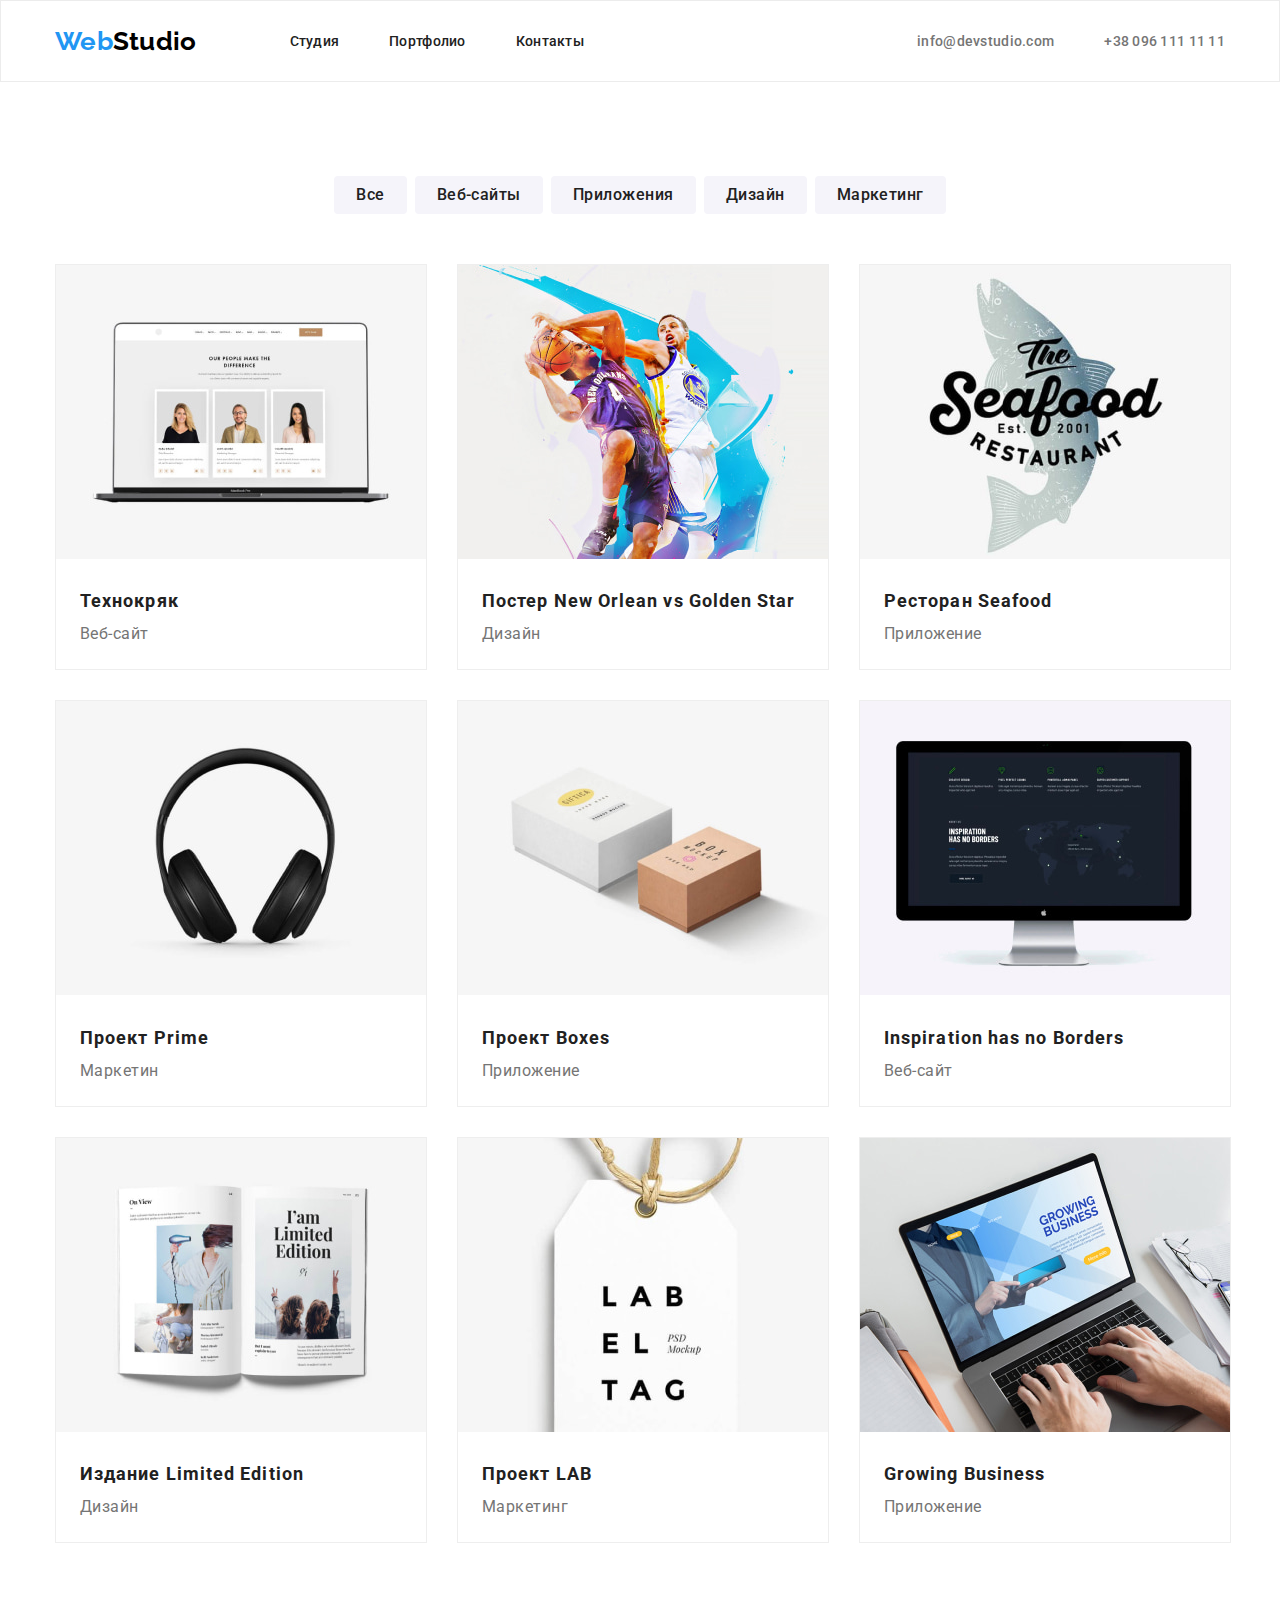
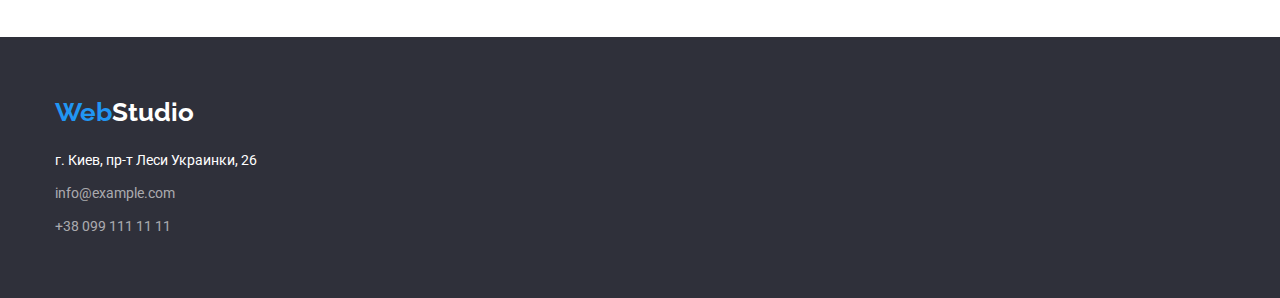
==== commit fa2cd0f5: "Corecting" ====
--- a/portfolio.html
+++ b/portfolio.html
@@ -60,19 +60,19 @@
       <section class="service container">
         <h2 class="visually-hidden">Список наших услуг</h2>
         <ul class="servece-list">
-          <li>
+          <li class="list-btn">
             <button type="button" class="service-button button">Все</button>
           </li>
-          <li>
+          <l class="list-btn"i>
             <button type="button" class="service-button button">Веб-сайты</button>
-          </li>
-          <li>
+          </l>
+          <li class="list-btn">
             <button type="button" class="service-button button">Приложения</button>
           </li>
-          <li>
+          <li class="list-btn">
             <button type="button" class="service-button button">Дизайн</button>
           </li>
-          <li>
+          <li class="list-btn">
             <button type="button" class="service-button button">Маркетинг</button>
           </li>
         </ul>
--- a/css/styles.css
+++ b/css/styles.css
@@ -44,6 +44,7 @@
 .button {
   font-family: inherit;
   cursor: pointer;
+  border: none;
 }
 .container {
   margin-left: auto;
@@ -51,8 +52,6 @@
   width: 1200px;
   padding-left: 15px;
   padding-right: 15px;
-
-  outline: 2px solid #000000;
 }
 /* Cкрытый заголовко h2 */
 .visually-hidden {
@@ -75,6 +74,8 @@
 
 /* Стили шапки */
 .head-site {
+border: 1px solid #ECECEC;
+
   font-weight: 500;
   font-size: 14px;
   line-height: 16px;
@@ -334,7 +335,7 @@
   color: var(--button-text-color);
   background-color: #2196f3;
 }
-.service-button + .service-button {
+.list-btn + .list-btn {
   margin-left: 8px;
 }
 
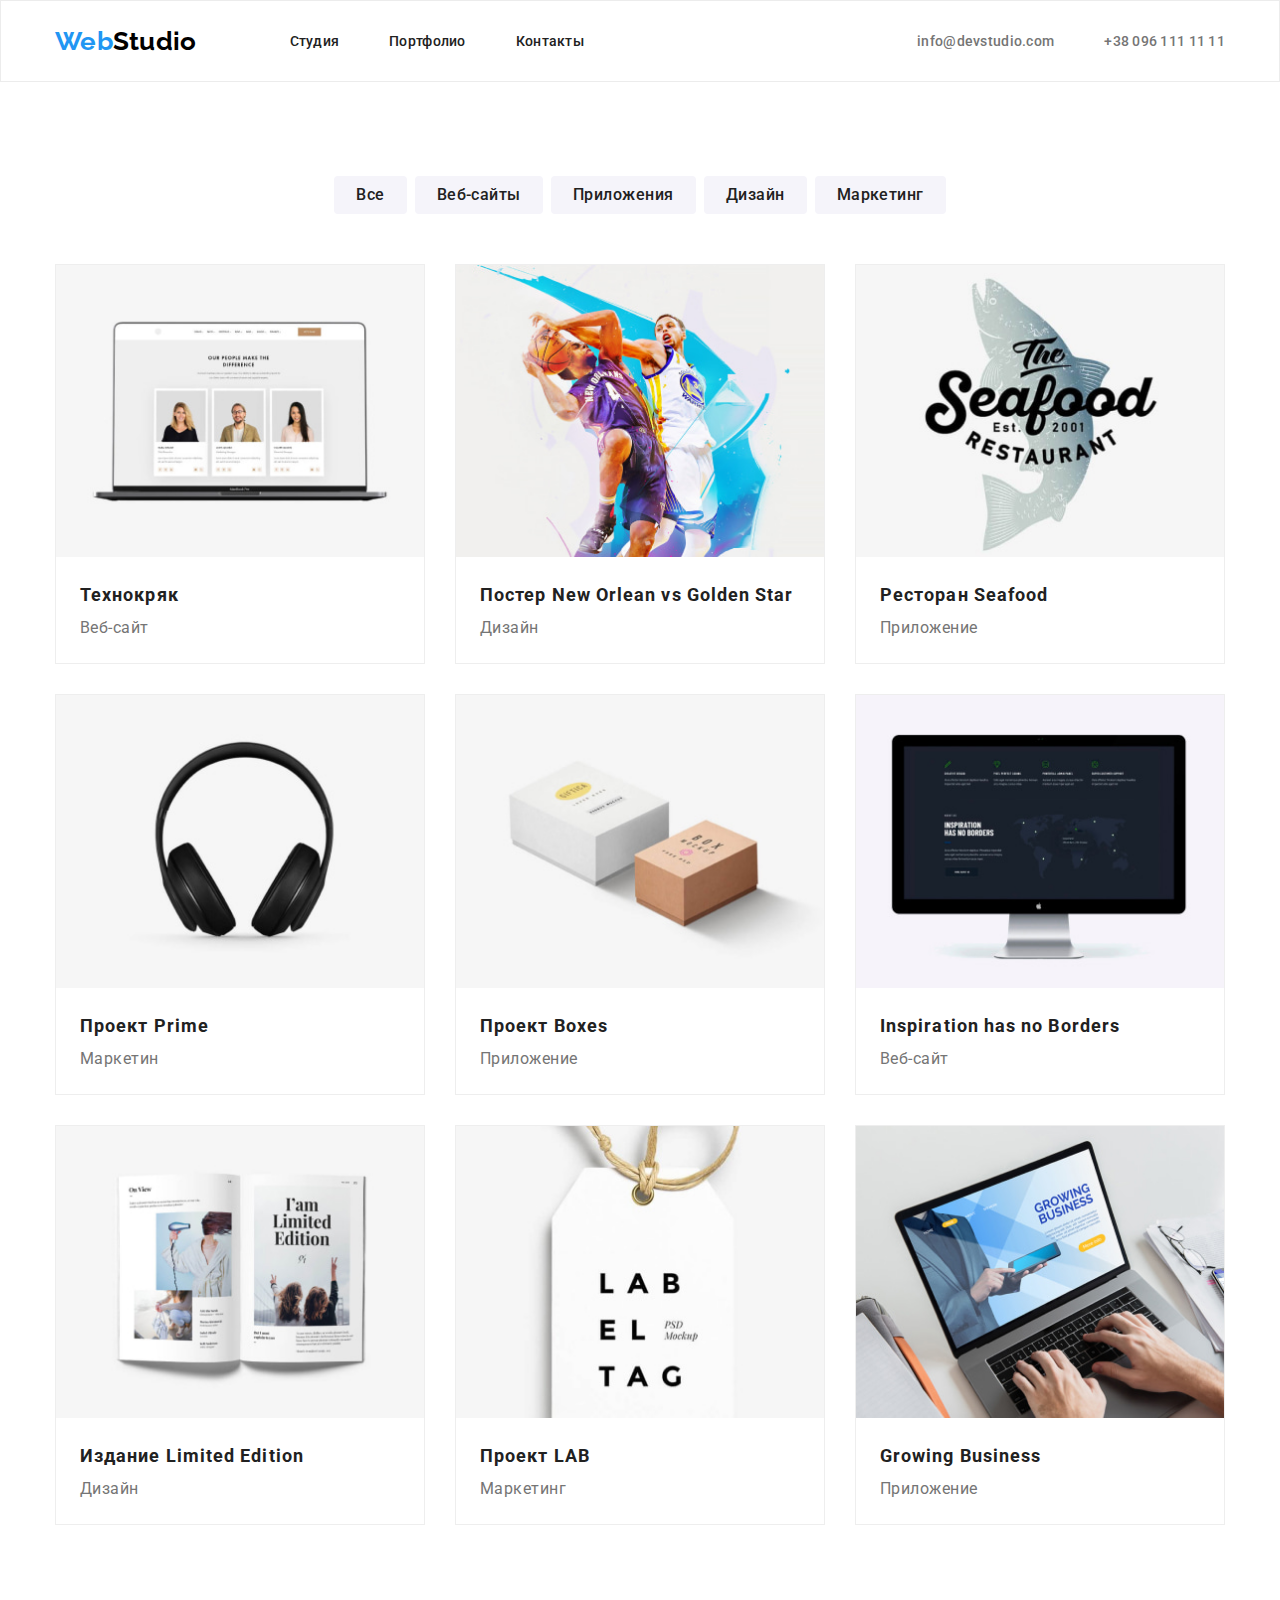
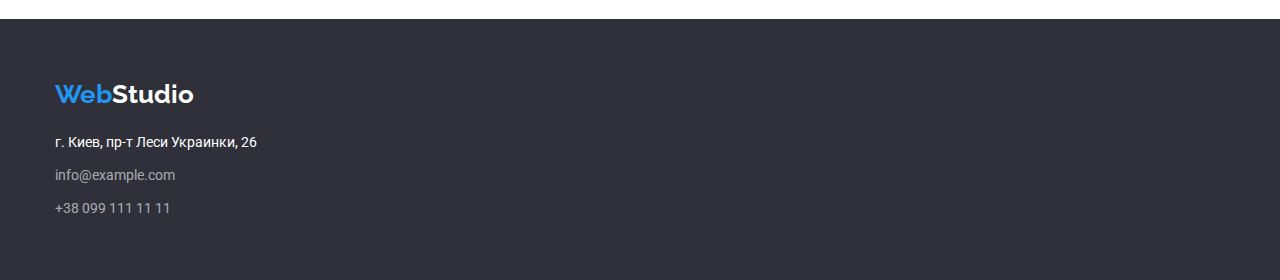
==== commit 6c582c6e: "Add tag img to CSS" ====
--- a/portfolio.html
+++ b/portfolio.html
@@ -56,137 +56,144 @@
     <!-- Основной контент страницы -->
     <main>
       <h1 class="visually-hidden">Портфолио Веб-Студии</h1>
-      <!-- Наши услуги -->
-      <section class="service container">
-        <h2 class="visually-hidden">Список наших услуг</h2>
-        <ul class="servece-list">
-          <li class="list-btn">
-            <button type="button" class="service-button button">Все</button>
-          </li>
-          <l class="list-btn"i>
-            <button type="button" class="service-button button">Веб-сайты</button>
-          </l>
-          <li class="list-btn">
-            <button type="button" class="service-button button">Приложения</button>
-          </li>
-          <li class="list-btn">
-            <button type="button" class="service-button button">Дизайн</button>
-          </li>
-          <li class="list-btn">
-            <button type="button" class="service-button button">Маркетинг</button>
-          </li>
-        </ul>
-      </section>
-
-      <!-- Наши проекты -->
-      <section class="container">
-        <h2 class="visually-hidden">Наши проекты</h2>
-        <ul class="ourprj">
-          <li class="ourpjc-list">
-            <img
-              src="./images/portfolio/portfolio-1.jpg"
-              alt="Ноутбук с отображённым сайтом"
-              width="370"
-              heigth="294"
-            />
-            <div class="name-prj">
-              <h3 class="ourprj-title">Технокряк</h3>
-              <p class="ourprj-text">Веб-сайт</p>
-            </div>
-          </li>
-          <li class="ourpjc-list">
-            <img
-              src="./images/portfolio/portfolio-2.jpg"
-              alt="Постер с игроками в баскетбол"
-              width="370"
-              heigth="294"
-            />
-            <div class="name-prj">
-              <h3 class="ourprj-title">Постер New Orlean vs Golden Star</h3>
-              <p class="ourprj-text">Дизайн</p>
-            </div>
-          </li>
-          <li class="ourpjc-list">
-            <img
-              src="./images/portfolio/portfolio-3.jpg"
-              alt="Логотип ресторана морской еды"
-              width="370"
-              heigth="294"
-            />
-            <div class="name-prj">
-              <h3 class="ourprj-title">Ресторан Seafood</h3>
-              <p class="ourprj-text">Приложение</p>
-            </div>
-          </li>
-          <li class="ourpjc-list">
-            <img src="./images/portfolio/portfolio-4.jpg" alt="Наушники" width="370" heigth="294" />
-            <div class="name-prj">
-              <h3 class="ourprj-title">Проект Prime</h3>
-              <p class="ourprj-text">Маркетин</p>
-            </div>
-          </li>
-          <li class="ourpjc-list">
-            <img
-              src="./images/portfolio/portfolio-5.jpg"
-              alt="Коробки разных видов"
-              width="370"
-              heigth="294"
-            />
-            <div class="name-prj">
-              <h3 class="ourprj-title">Проект Boxes</h3>
-              <p class="ourprj-text">Приложение</p>
-            </div>
-          </li>
-          <li class="ourpjc-list">
-            <img
-              src="./images/portfolio/portfolio-6.jpg"
-              alt="Сайт проекта Вдохновение не имеет границ"
-              width="370"
-              heigth="294"
-            />
-            <div class="name-prj">
-              <h3 class="ourprj-title">Inspiration has no Borders</h3>
-              <p class="ourprj-text">Веб-сайт</p>
-            </div>
-          </li>
-          <li class="ourpjc-list">
-            <img
-              src="./images/portfolio/portfolio-7.jpg"
-              alt="Книга с названием Ограниченое издание"
-              width="370"
-              heigth="294"
-            />
-            <div class="name-prj">
-              <h3 class="ourprj-title">Издание Limited Edition</h3>
-              <p class="ourprj-text">Дизайн</p>
-            </div>
-          </li>
-          <li class="ourpjc-list">
-            <img
-              src="./images/portfolio/portfolio-8.jpg"
-              alt="Бирка с названием проекта ЛАБ"
-              width="370"
-              heigth="294"
-            />
-            <div class="name-prj">
-              <h3 class="ourprj-title" width="370" heigth="294">Проект LAB</h3>
-              <p class="ourprj-text">Маркетинг</p>
-            </div>
-          </li>
-          <li class="ourpjc-list">
-            <img
-              src="./images/portfolio/portfolio-9.jpg"
-              alt="Человек работает за ноутбуком в приложении"
-              width="370"
-              heigth="294"
-            />
-            <div class="name-prj">
-              <h3 class="ourprj-title">Growing Business</h3>
-              <p class="ourprj-text">Приложение</p>
-            </div>
-          </li>
-        </ul>
-      </section>
+      <div class="section">
+        <!-- Наши услуги -->
+        <section class="container">
+          <h2 class="visually-hidden">Список наших услуг</h2>
+          <ul class="servece-list">
+            <li class="list-btn">
+              <button type="button" class="service-button button">Все</button>
+            </li>
+            <l class="list-btn" i>
+              <button type="button" class="service-button button">Веб-сайты</button>
+            </l>
+            <li class="list-btn">
+              <button type="button" class="service-button button">Приложения</button>
+            </li>
+            <li class="list-btn">
+              <button type="button" class="service-button button">Дизайн</button>
+            </li>
+            <li class="list-btn">
+              <button type="button" class="service-button button">Маркетинг</button>
+            </li>
+          </ul>
+        </section>
+
+        <!-- Наши проекты -->
+        <section class="container">
+          <h2 class="visually-hidden">Наши проекты</h2>
+          <ul class="ourprj">
+            <li class="ourpjc-list">
+              <img
+                src="./images/portfolio/portfolio-1.jpg"
+                alt="Ноутбук с отображённым сайтом"
+                width="370"
+                heigth="294"
+              />
+              <div class="name-prj">
+                <h3 class="ourprj-title">Технокряк</h3>
+                <p class="ourprj-text">Веб-сайт</p>
+              </div>
+            </li>
+            <li class="ourpjc-list">
+              <img
+                src="./images/portfolio/portfolio-2.jpg"
+                alt="Постер с игроками в баскетбол"
+                width="370"
+                heigth="294"
+              />
+              <div class="name-prj">
+                <h3 class="ourprj-title">Постер New Orlean vs Golden Star</h3>
+                <p class="ourprj-text">Дизайн</p>
+              </div>
+            </li>
+            <li class="ourpjc-list">
+              <img
+                src="./images/portfolio/portfolio-3.jpg"
+                alt="Логотип ресторана морской еды"
+                width="370"
+                heigth="294"
+              />
+              <div class="name-prj">
+                <h3 class="ourprj-title">Ресторан Seafood</h3>
+                <p class="ourprj-text">Приложение</p>
+              </div>
+            </li>
+            <li class="ourpjc-list">
+              <img
+                src="./images/portfolio/portfolio-4.jpg"
+                alt="Наушники"
+                width="370"
+                heigth="294"
+              />
+              <div class="name-prj">
+                <h3 class="ourprj-title">Проект Prime</h3>
+                <p class="ourprj-text">Маркетин</p>
+              </div>
+            </li>
+            <li class="ourpjc-list">
+              <img
+                src="./images/portfolio/portfolio-5.jpg"
+                alt="Коробки разных видов"
+                width="370"
+                heigth="294"
+              />
+              <div class="name-prj">
+                <h3 class="ourprj-title">Проект Boxes</h3>
+                <p class="ourprj-text">Приложение</p>
+              </div>
+            </li>
+            <li class="ourpjc-list">
+              <img
+                src="./images/portfolio/portfolio-6.jpg"
+                alt="Сайт проекта Вдохновение не имеет границ"
+                width="370"
+                heigth="294"
+              />
+              <div class="name-prj">
+                <h3 class="ourprj-title">Inspiration has no Borders</h3>
+                <p class="ourprj-text">Веб-сайт</p>
+              </div>
+            </li>
+            <li class="ourpjc-list">
+              <img
+                src="./images/portfolio/portfolio-7.jpg"
+                alt="Книга с названием Ограниченое издание"
+                width="370"
+                heigth="294"
+              />
+              <div class="name-prj">
+                <h3 class="ourprj-title">Издание Limited Edition</h3>
+                <p class="ourprj-text">Дизайн</p>
+              </div>
+            </li>
+            <li class="ourpjc-list">
+              <img
+                src="./images/portfolio/portfolio-8.jpg"
+                alt="Бирка с названием проекта ЛАБ"
+                width="370"
+                heigth="294"
+              />
+              <div class="name-prj">
+                <h3 class="ourprj-title">Проект LAB</h3>
+                <p class="ourprj-text">Маркетинг</p>
+              </div>
+            </li>
+            <li class="ourpjc-list">
+              <img
+                src="./images/portfolio/portfolio-9.jpg"
+                alt="Человек работает за ноутбуком в приложении"
+                width="370"
+                heigth="294"
+              />
+              <div class="name-prj">
+                <h3 class="ourprj-title">Growing Business</h3>
+                <p class="ourprj-text">Приложение</p>
+              </div>
+            </li>
+          </ul>
+        </section>
+      </div>
     </main>
 
     <!--Footer-->
--- a/css/styles.css
+++ b/css/styles.css
@@ -7,7 +7,7 @@
   --button-text-color: #ffffff;
   --title-text-color: #212121;
   --primary-font: 'Roboto', sans-serif;
-  --accent-color: ;
+  --card-set-gap: 30px;
 }
 
 body {
@@ -32,6 +32,10 @@
   margin: 0;
   padding: 0;
 }
+img {
+  display: block;
+  max-width: 100%;
+}
 
 /* Общие стили */
 .title-seclion {
@@ -52,6 +56,10 @@
   width: 1200px;
   padding-left: 15px;
   padding-right: 15px;
+}
+.section {
+  padding-top: 94px;
+  padding-bottom: 94px;
 }
 /* Cкрытый заголовко h2 */
 .visually-hidden {
@@ -74,7 +82,7 @@
 
 /* Стили шапки */
 .head-site {
-border: 1px solid #ECECEC;
+  border: 1px solid #ececec;
 
   font-weight: 500;
   font-size: 14px;
@@ -191,10 +199,6 @@
   color: var(--button-text-color);
 }
 /* Секция Наши преимущества */
-.about {
-  margin-top: 94px;
-  margin-bottom: 94px;
-}
 .about-list {
   display: flex;
 }
@@ -237,10 +241,6 @@
 /* Секция Наша команда */
 .ourteam {
   background: #f5f4fa;
-}
-.ourteam-container {
-  padding-top: 94px;
-  padding-bottom: 94px;
 }
 .ourteam-titel {
   margin-bottom: 50px;
@@ -293,7 +293,6 @@
 }
 .address-text {
   margin-top: 20px;
-  margin-bottom: 0;
 }
 .address-item {
   margin-top: 9px;
@@ -312,7 +311,6 @@
 .servece-list {
   display: flex;
   justify-content: center;
-  margin-top: 94px;
   margin-bottom: 50px;
 }
 .service-button {
@@ -343,21 +341,24 @@
 .ourprj {
   display: flex;
   flex-wrap: wrap;
-  margin-bottom: 94px;
-  width: 1200px;
+  margin-top: calc(-1 * var(--card-set-gap));
+  margin-left: calc(-1 * var(--card-set-gap));
 }
 .ourpjc-list {
-  flex-basis: calc((100%-30px) / 3);
+  box-sizing: border-box;
+  margin-top: var(--card-set-gap);
+  margin-left: var(--card-set-gap);
+  flex-basis: calc(100% / 3 - var(--card-set-gap));
+
   border: 1px solid #eeeeee;
 }
-
-.ourpjc-list:nth-child(3n),
+/* .ourpjc-list:nth-child(3n),
 .ourpjc-list:nth-child(3n + 2) {
   margin-left: 30px;
 }
 .ourpjc-list:nth-child(n + 4) {
   margin-top: 30px;
-}
+} */
 .ourprj-title {
   font-weight: bold;
   font-size: 18px;
@@ -373,8 +374,8 @@
   letter-spacing: 0.03em;
 }
 .name-prj {
-  margin-top: 20px;
-  margin-right: 24px;
-  margin-bottom: 20px;
-  margin-left: 24px;
-}
+  padding-top: 20px;
+  padding-right: 24px;
+  padding-bottom: 20px;
+  padding-left: 24px;
+}
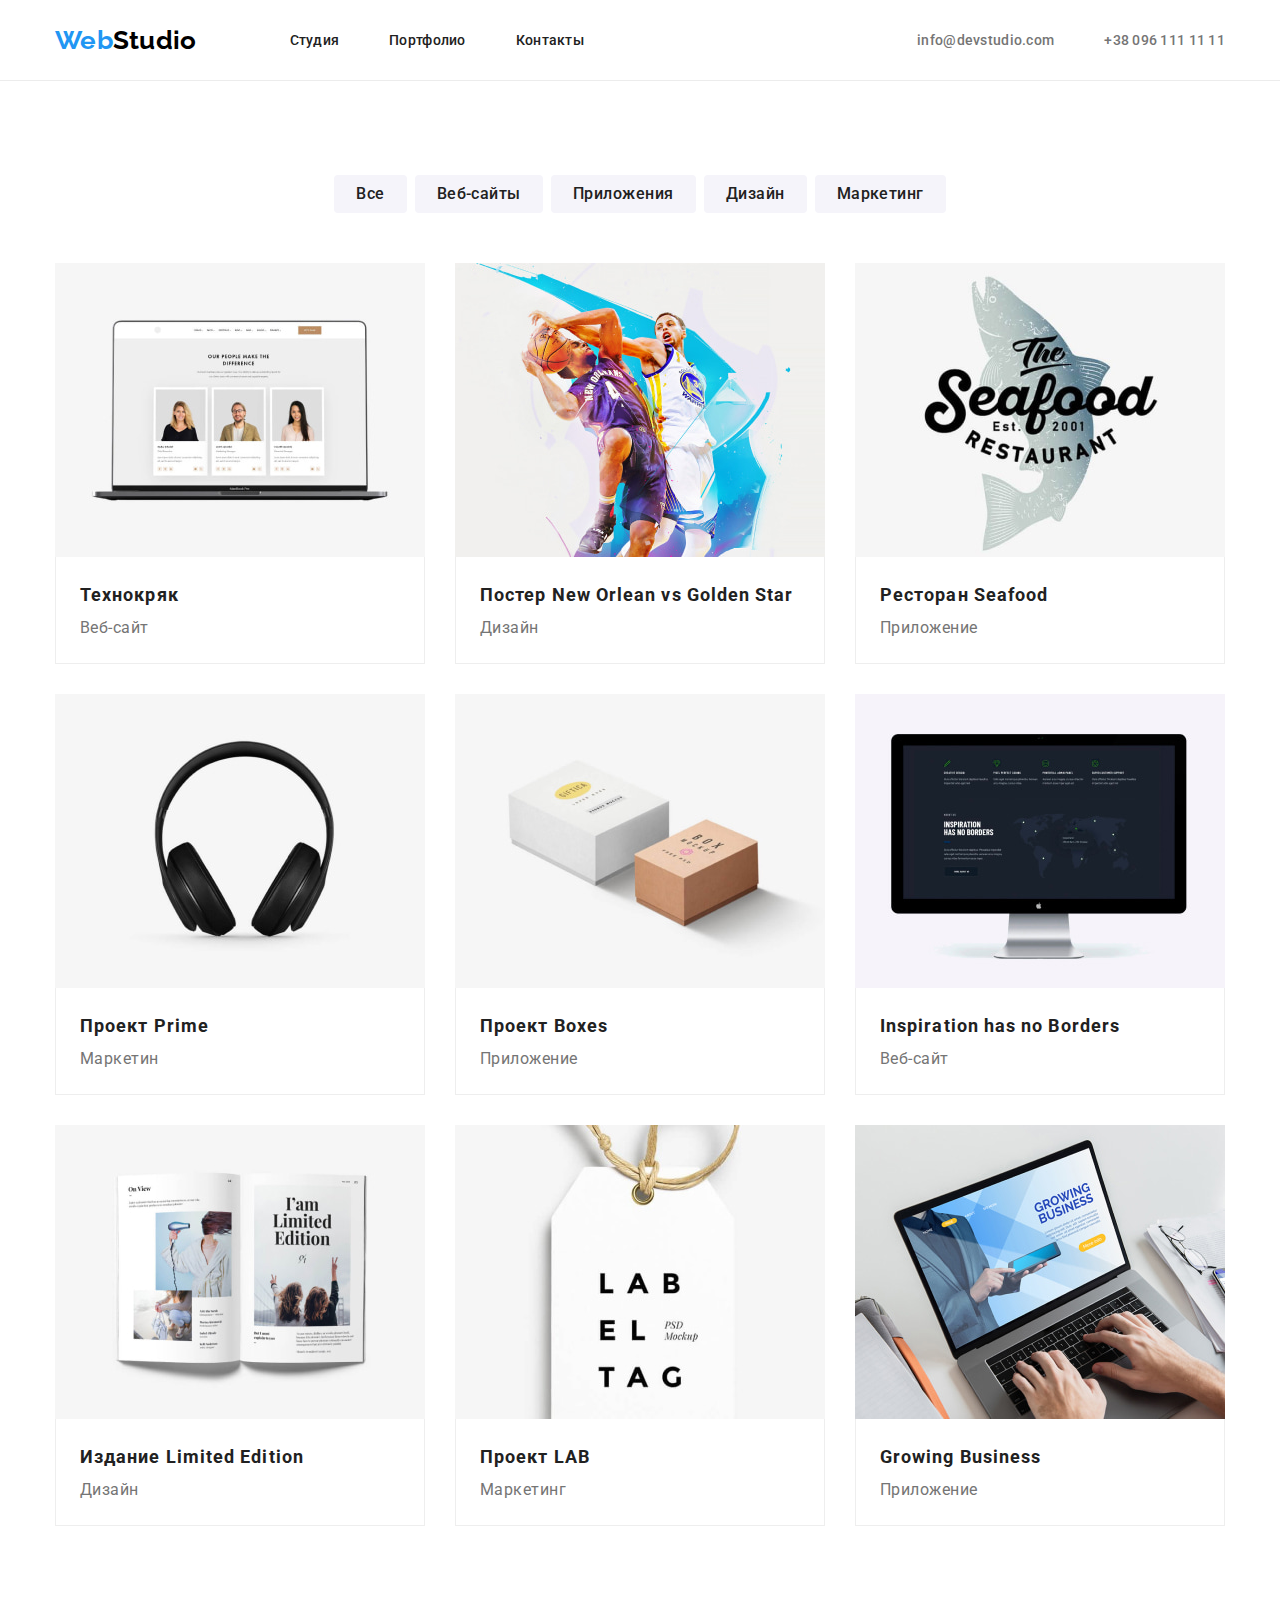
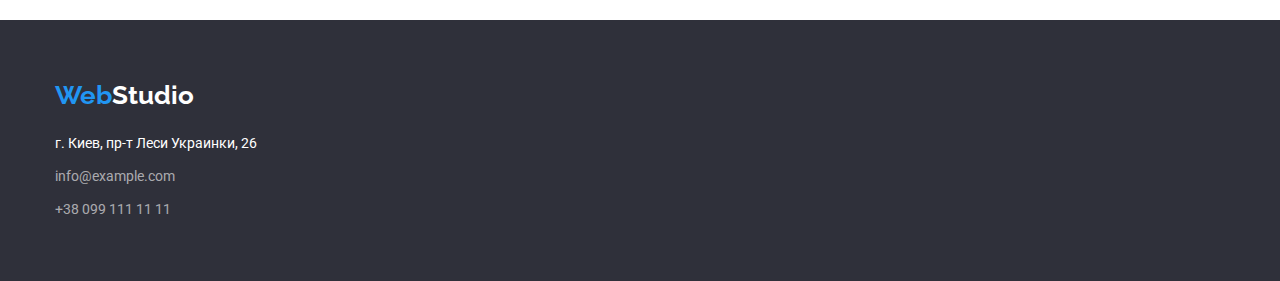
==== commit 78c48e09: "Working on mistakes" ====
--- a/portfolio.html
+++ b/portfolio.html
@@ -55,18 +55,18 @@
 
     <!-- Основной контент страницы -->
     <main>
-      <h1 class="visually-hidden">Портфолио Веб-Студии</h1>
-      <div class="section">
-        <!-- Наши услуги -->
-        <section class="container">
+      <section class="section">
+        <div class="container">
+          <h1 class="visually-hidden">Портфолио Веб-Студии</h1>
+          <!-- Наши услуги -->
           <h2 class="visually-hidden">Список наших услуг</h2>
           <ul class="servece-list">
             <li class="list-btn">
               <button type="button" class="service-button button">Все</button>
             </li>
-            <l class="list-btn" i>
+            <li class="list-btn">
               <button type="button" class="service-button button">Веб-сайты</button>
-            </l>
+            </li>
             <li class="list-btn">
               <button type="button" class="service-button button">Приложения</button>
             </li>
@@ -77,10 +77,8 @@
               <button type="button" class="service-button button">Маркетинг</button>
             </li>
           </ul>
-        </section>
-
-        <!-- Наши проекты -->
-        <section class="container">
+
+          <!-- Наши проекты -->
           <h2 class="visually-hidden">Наши проекты</h2>
           <ul class="ourprj">
             <li class="ourpjc-list">
@@ -192,8 +190,8 @@
               </div>
             </li>
           </ul>
-        </section>
-      </div>
+        </div>
+      </section>
     </main>
 
     <!--Footer-->
--- a/css/styles.css
+++ b/css/styles.css
@@ -82,7 +82,7 @@
 
 /* Стили шапки */
 .head-site {
-  border: 1px solid #ececec;
+  border-bottom: 1px solid #ececec;
 
   font-weight: 500;
   font-size: 14px;
@@ -170,15 +170,14 @@
   margin-right: auto;
   margin-bottom: 30px;
   margin-left: auto;
-  padding-right: 23px;
-  padding-left: 23px;
   width: 696px;
+  letter-spacing: 5px;
 
   text-align: center;
   text-transform: uppercase;
   font-weight: 900;
   font-size: 44px;
-  line-height: 60px;
+  line-height: 1.4;
   color: #ffffff;
 }
 .primary-button {
@@ -199,6 +198,9 @@
   color: var(--button-text-color);
 }
 /* Секция Наши преимущества */
+.about-section {
+  padding-bottom: 0;
+}
 .about-list {
   display: flex;
 }
@@ -222,6 +224,7 @@
 
   font-size: 14px;
   line-height: 24px;
+  letter-spacing: 0.5px;
 }
 
 /* Секция Чем Мы занимаемся */
@@ -232,7 +235,6 @@
 .whatwedo-list {
   display: flex;
   justify-content: space-evenly;
-  margin-bottom: 94px;
 }
 .whatwedo-item + .whatwedo-item {
   margin-left: 30px;
@@ -256,9 +258,11 @@
 .ourteam-item + .ourteam-item {
   margin-left: 30px;
 }
+.ourteam-text {
+  margin-top: 30px;
+  margin-bottom: 30px;
+}
 .ourteam-name {
-  margin-top: 30px;
-
   font-weight: 500;
   font-size: 16px;
   line-height: 19px;
@@ -268,7 +272,6 @@
 }
 .outrteam-prof {
   margin-top: 10px;
-  margin-bottom: 30px;
 
   font-size: 16px;
   line-height: 19px;
@@ -283,18 +286,21 @@
   background-color: #2f303a;
 }
 .footer-logo {
+  display: block;
   margin-right: 0;
 }
 .address {
+  margin-top: 20px;
+
   font-style: normal;
   font-size: 14px;
   line-height: 24px;
   color: #ffffff;
 }
 .address-text {
-  margin-top: 20px;
-}
-.address-item {
+  margin-bottom: 9px;
+}
+.address-item + .address-item {
   margin-top: 9px;
 }
 .footer-comm {
@@ -345,20 +351,10 @@
   margin-left: calc(-1 * var(--card-set-gap));
 }
 .ourpjc-list {
-  box-sizing: border-box;
   margin-top: var(--card-set-gap);
   margin-left: var(--card-set-gap);
   flex-basis: calc(100% / 3 - var(--card-set-gap));
-
-  border: 1px solid #eeeeee;
-}
-/* .ourpjc-list:nth-child(3n),
-.ourpjc-list:nth-child(3n + 2) {
-  margin-left: 30px;
-}
-.ourpjc-list:nth-child(n + 4) {
-  margin-top: 30px;
-} */
+}
 .ourprj-title {
   font-weight: bold;
   font-size: 18px;
@@ -378,4 +374,8 @@
   padding-right: 24px;
   padding-bottom: 20px;
   padding-left: 24px;
-}
+
+  border-right: 1px solid #eeeeee;
+  border-bottom: 1px solid #eeeeee;
+  border-left: 1px solid #eeeeee;
+}
